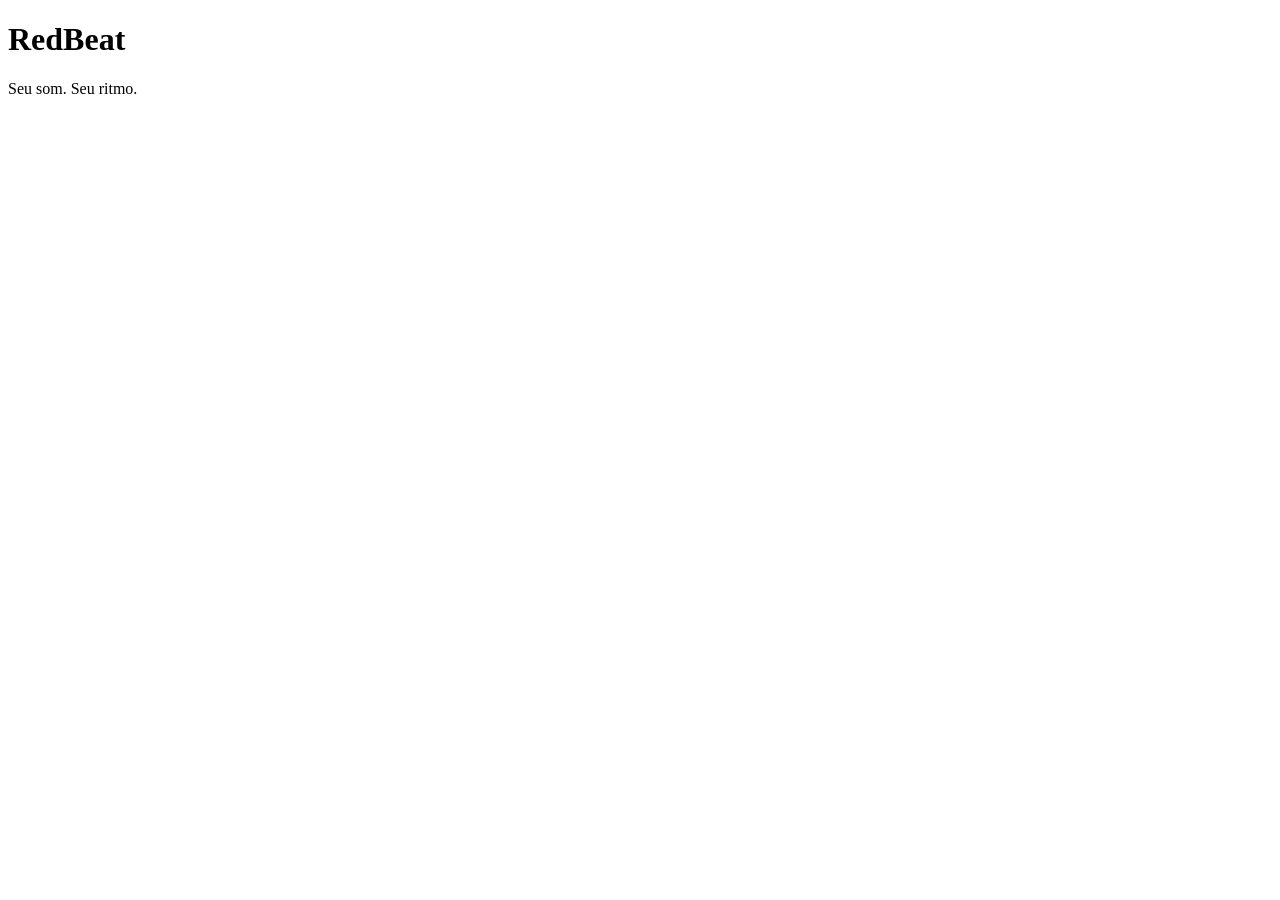
==== index.html @ dd6a1447 "Primeira versão do site RedBeat" ====
<!DOCTYPE html>
<html lang="pt-BR">
<head>
    <meta charset="UTF-8">
    <meta name="viewport" content="width=device-width, initial-scale=1.0">
    <title>RedBeat</title>
</head>
<body>

    <h1>RedBeat</h1>
    <p>Seu som. Seu ritmo.</p>

</body>
</html>
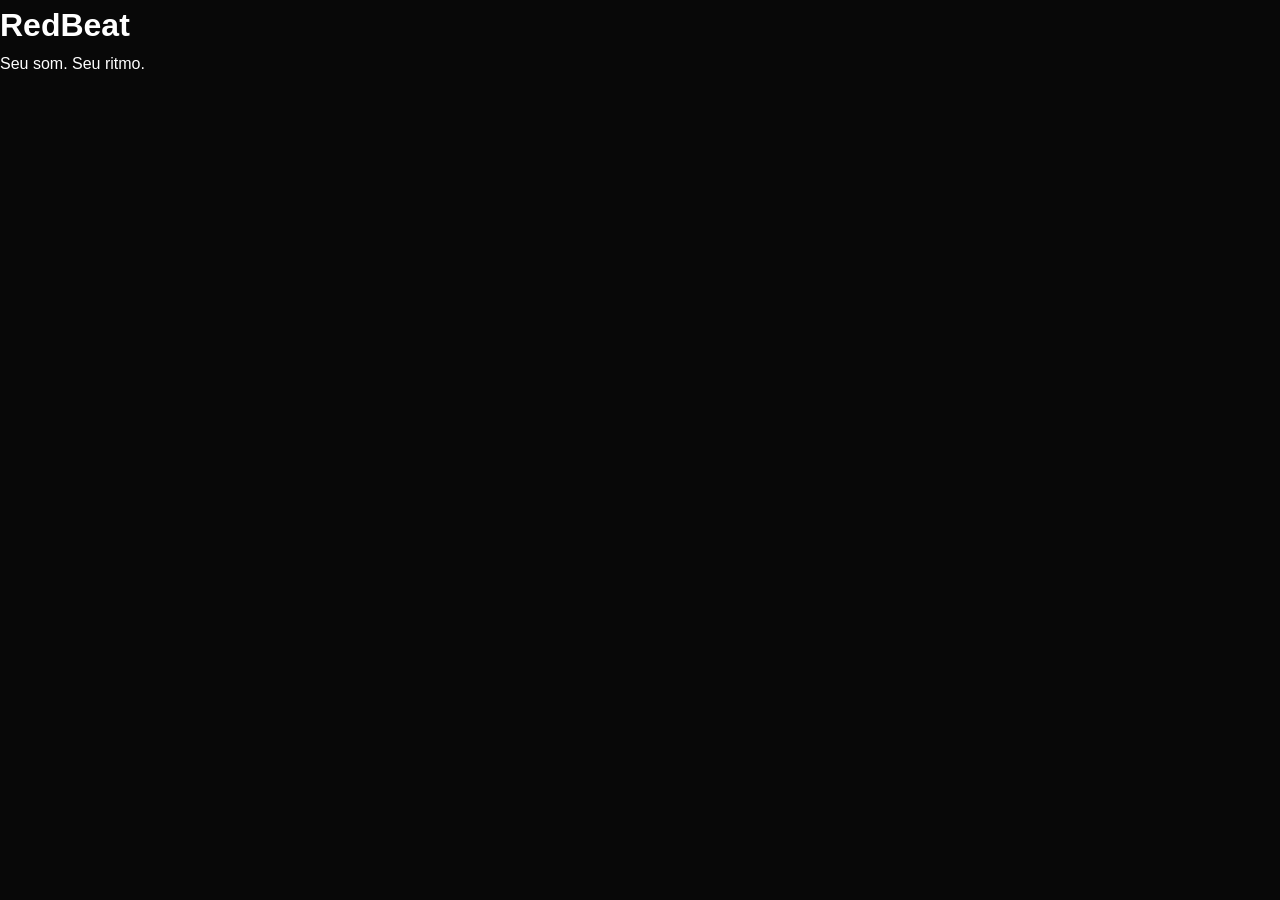
==== commit 052213b9: "Adicionar estilo inicial do site" ====
--- a/index.html
+++ b/index.html
@@ -4,6 +4,7 @@
     <meta charset="UTF-8">
     <meta name="viewport" content="width=device-width, initial-scale=1.0">
     <title>RedBeat</title>
+    <link rel="stylesheet" href="style.css">
 </head>
 <body>
 
--- a/style.css
+++ b/style.css
@@ -0,0 +1,377 @@
+/* ================================
+   REDBEAT - SITE
+   ================================ */
+
+* {
+    margin: 0;
+    padding: 0;
+    box-sizing: border-box;
+}
+
+:root {
+    --red: #e50914;
+    --red-dark: #a80710;
+    --black: #080808;
+    --black-soft: #111111;
+    --gray: #a5a5a5;
+    --white: #ffffff;
+}
+
+html {
+    scroll-behavior: smooth;
+}
+
+body {
+    font-family: Arial, Helvetica, sans-serif;
+    background: var(--black);
+    color: var(--white);
+    line-height: 1.6;
+}
+
+/* ================================
+   HEADER
+   ================================ */
+
+header {
+    width: 100%;
+    padding: 22px 7%;
+    display: flex;
+    justify-content: space-between;
+    align-items: center;
+    position: relative;
+    z-index: 10;
+    background: rgba(8, 8, 8, 0.9);
+    border-bottom: 1px solid rgba(255, 255, 255, 0.06);
+}
+
+.logo {
+    font-size: 1.7rem;
+    font-weight: 800;
+    letter-spacing: 1px;
+}
+
+.logo span {
+    color: var(--red);
+}
+
+nav {
+    display: flex;
+    gap: 28px;
+}
+
+nav a {
+    color: var(--white);
+    text-decoration: none;
+    font-size: 0.95rem;
+    transition: 0.3s;
+}
+
+nav a:hover {
+    color: var(--red);
+}
+
+/* ================================
+   HERO
+   ================================ */
+
+.hero {
+    min-height: 88vh;
+    padding: 80px 7%;
+    display: flex;
+    align-items: center;
+    justify-content: space-between;
+    gap: 60px;
+    position: relative;
+    overflow: hidden;
+}
+
+.hero::before {
+    content: "";
+    position: absolute;
+    width: 500px;
+    height: 500px;
+    background: var(--red);
+    opacity: 0.12;
+    filter: blur(120px);
+    border-radius: 50%;
+    right: -150px;
+    top: 50%;
+    transform: translateY(-50%);
+}
+
+.hero-content {
+    max-width: 650px;
+    position: relative;
+    z-index: 1;
+}
+
+.hero h1 {
+    font-size: clamp(3rem, 7vw, 6rem);
+    line-height: 0.95;
+    font-weight: 900;
+    margin-bottom: 25px;
+}
+
+.hero h1 span {
+    color: var(--red);
+}
+
+.hero p {
+    color: var(--gray);
+    font-size: 1.2rem;
+    max-width: 550px;
+    margin-bottom: 35px;
+}
+
+.hero-buttons {
+    display: flex;
+    gap: 15px;
+    flex-wrap: wrap;
+}
+
+/* ================================
+   BUTTONS
+   ================================ */
+
+.btn {
+    display: inline-flex;
+    align-items: center;
+    justify-content: center;
+    padding: 14px 28px;
+    border-radius: 8px;
+    text-decoration: none;
+    font-weight: 700;
+    transition: 0.3s;
+}
+
+.btn-primary {
+    background: var(--red);
+    color: var(--white);
+    box-shadow: 0 8px 30px rgba(229, 9, 20, 0.25);
+}
+
+.btn-primary:hover {
+    background: var(--red-dark);
+    transform: translateY(-2px);
+}
+
+.btn-secondary {
+    border: 1px solid #333;
+    color: var(--white);
+    background: #151515;
+}
+
+.btn-secondary:hover {
+    border-color: var(--red);
+    color: var(--red);
+}
+
+/* ================================
+   APP MOCKUP
+   ================================ */
+
+.hero-phone {
+    width: 280px;
+    min-width: 280px;
+    height: 560px;
+    background: #111;
+    border: 8px solid #202020;
+    border-radius: 38px;
+    box-shadow:
+        0 30px 80px rgba(0, 0, 0, 0.7),
+        0 0 50px rgba(229, 9, 20, 0.12);
+    display: flex;
+    align-items: center;
+    justify-content: center;
+    position: relative;
+    z-index: 1;
+}
+
+.hero-phone::before {
+    content: "";
+    position: absolute;
+    width: 90px;
+    height: 22px;
+    background: #050505;
+    border-radius: 0 0 15px 15px;
+    top: -1px;
+}
+
+.phone-content {
+    text-align: center;
+}
+
+.phone-content .music-icon {
+    font-size: 4rem;
+    margin-bottom: 15px;
+}
+
+.phone-content h3 {
+    font-size: 1.4rem;
+}
+
+.phone-content p {
+    color: var(--gray);
+    font-size: 0.9rem;
+}
+
+/* ================================
+   SECTIONS
+   ================================ */
+
+section {
+    padding: 100px 7%;
+}
+
+.section-title {
+    text-align: center;
+    margin-bottom: 55px;
+}
+
+.section-title h2 {
+    font-size: clamp(2rem, 5vw, 3.5rem);
+    margin-bottom: 12px;
+}
+
+.section-title span {
+    color: var(--red);
+}
+
+.section-title p {
+    color: var(--gray);
+}
+
+/* ================================
+   FEATURES
+   ================================ */
+
+.features {
+    background: var(--black-soft);
+}
+
+.feature-grid {
+    display: grid;
+    grid-template-columns: repeat(3, 1fr);
+    gap: 22px;
+}
+
+.feature-card {
+    background: #161616;
+    border: 1px solid #252525;
+    border-radius: 16px;
+    padding: 30px;
+    transition: 0.3s;
+}
+
+.feature-card:hover {
+    transform: translateY(-5px);
+    border-color: rgba(229, 9, 20, 0.5);
+}
+
+.feature-icon {
+    font-size: 2rem;
+    margin-bottom: 18px;
+}
+
+.feature-card h3 {
+    margin-bottom: 10px;
+}
+
+.feature-card p {
+    color: var(--gray);
+    font-size: 0.95rem;
+}
+
+/* ================================
+   DOWNLOAD
+   ================================ */
+
+.download {
+    text-align: center;
+    position: relative;
+    overflow: hidden;
+}
+
+.download-box {
+    max-width: 850px;
+    margin: auto;
+    padding: 60px 30px;
+    background: linear-gradient(
+        135deg,
+        #171717,
+        #0d0d0d
+    );
+    border: 1px solid #292929;
+    border-radius: 24px;
+}
+
+.download-box h2 {
+    font-size: clamp(2rem, 5vw, 3.5rem);
+    margin-bottom: 15px;
+}
+
+.download-box p {
+    color: var(--gray);
+    margin-bottom: 30px;
+}
+
+/* ================================
+   FOOTER
+   ================================ */
+
+footer {
+    padding: 30px 7%;
+    text-align: center;
+    border-top: 1px solid #222;
+    color: var(--gray);
+    font-size: 0.9rem;
+}
+
+footer span {
+    color: var(--red);
+}
+
+/* ================================
+   RESPONSIVE
+   ================================ */
+
+@media (max-width: 800px) {
+
+    header {
+        padding: 18px 5%;
+    }
+
+    nav {
+        display: none;
+    }
+
+    .hero {
+        min-height: auto;
+        padding: 70px 5%;
+        flex-direction: column;
+        text-align: center;
+    }
+
+    .hero p {
+        margin-left: auto;
+        margin-right: auto;
+    }
+
+    .hero-buttons {
+        justify-content: center;
+    }
+
+    .hero-phone {
+        width: 240px;
+        min-width: 240px;
+        height: 480px;
+    }
+
+    section {
+        padding: 75px 5%;
+    }
+
+    .feature-grid {
+        grid-template-columns: 1fr;
+    }
+}
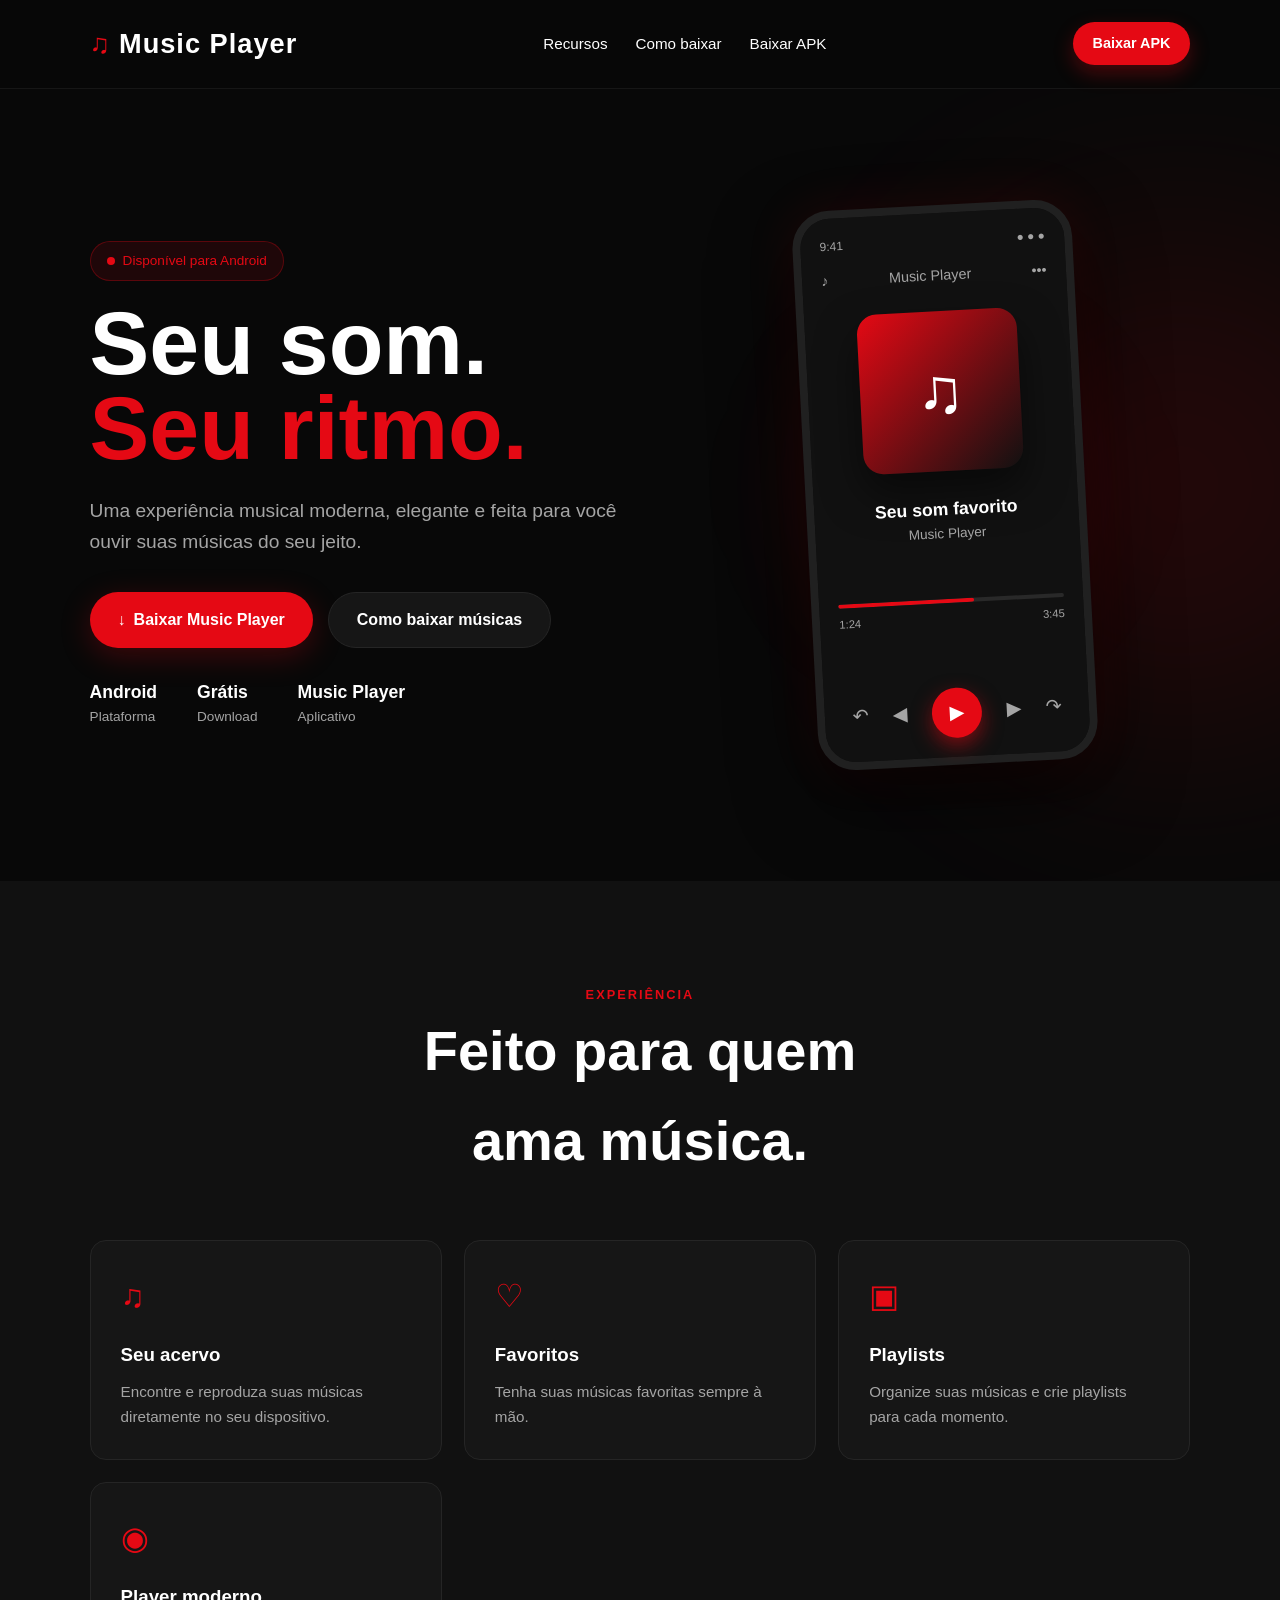
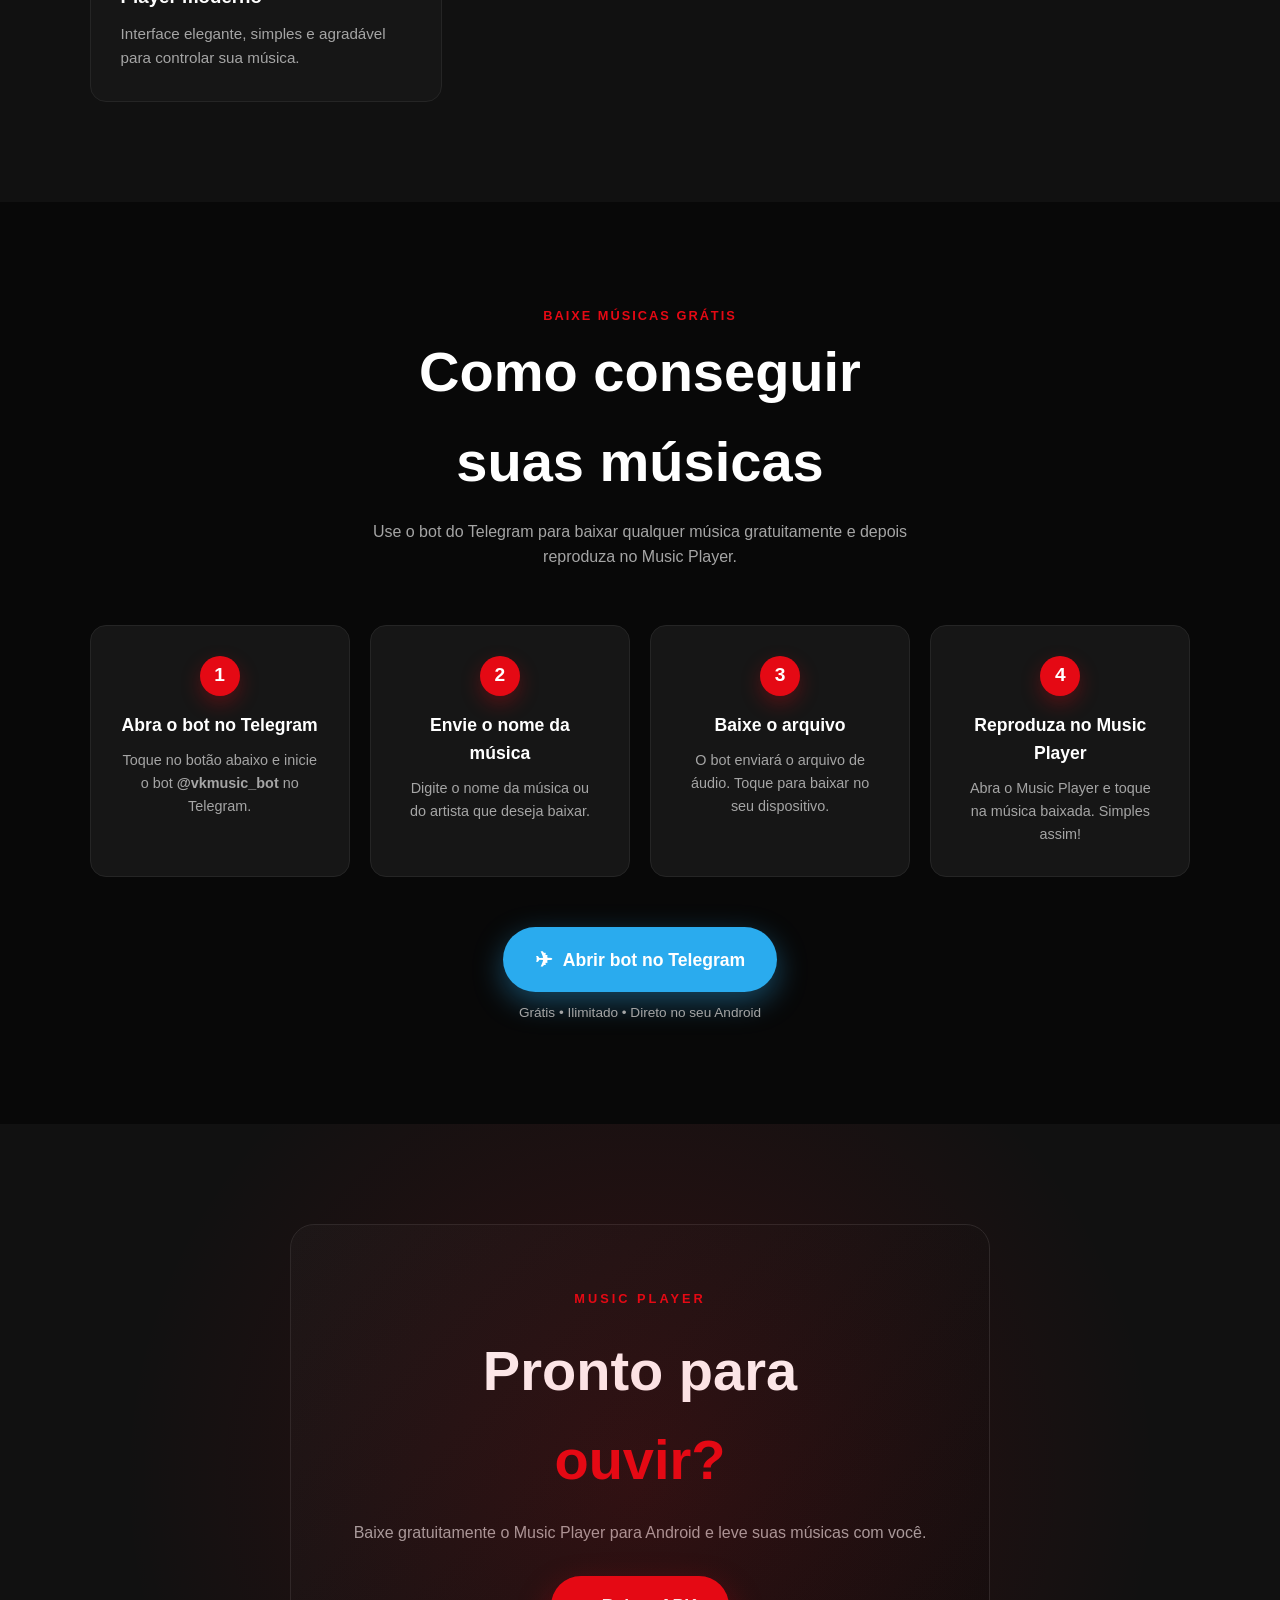
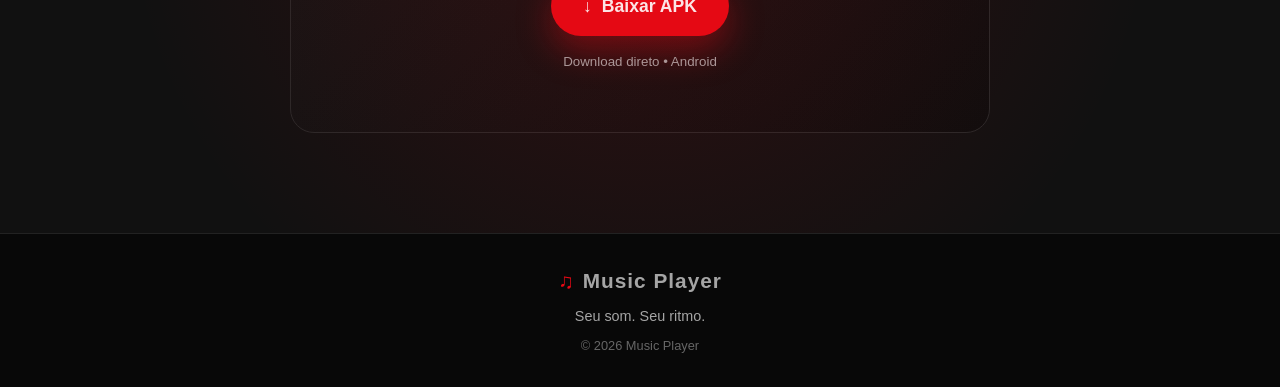
==== commit 94e46de2: "Adicionar landing page premium e APK do Music Player" ====
--- a/index.html
+++ b/index.html
@@ -3,13 +3,348 @@
 <head>
     <meta charset="UTF-8">
     <meta name="viewport" content="width=device-width, initial-scale=1.0">
-    <title>RedBeat</title>
+
+    <title>Music Player — Seu som. Seu ritmo.</title>
+
+    <meta name="description"
+          content="Music Player — um player de música moderno, rápido e elegante para Android. Baixe músicas grátis com o bot do Telegram e reproduza no app.">
+
     <link rel="stylesheet" href="style.css">
 </head>
+
 <body>
 
-    <h1>RedBeat</h1>
+<header class="navbar">
+    <div class="logo">
+        <span class="logo-icon">♫</span>
+        <span>Music Player</span>
+    </div>
+
+    <nav>
+        <a href="#features">Recursos</a>
+        <a href="#how-to">Como baixar</a>
+        <a href="#download">Baixar APK</a>
+    </nav>
+
+    <a href="#download" class="nav-button">
+        Baixar APK
+    </a>
+</header>
+
+
+<main>
+
+    <!-- HERO -->
+    <section class="hero">
+
+        <div class="hero-content">
+
+            <div class="badge">
+                <span></span>
+                Disponível para Android
+            </div>
+
+            <h1>
+                Seu som.<br>
+                <strong>Seu ritmo.</strong>
+            </h1>
+
+            <p>
+                Uma experiência musical moderna, elegante e feita
+                para você ouvir suas músicas do seu jeito.
+            </p>
+
+            <div class="hero-buttons">
+                <a href="#download" class="download-button">
+                    <span>↓</span>
+                    Baixar Music Player
+                </a>
+
+                <a href="#how-to" class="secondary-button">
+                    Como baixar músicas
+                </a>
+            </div>
+
+            <div class="hero-info">
+                <div>
+                    <strong>Android</strong>
+                    <span>Plataforma</span>
+                </div>
+
+                <div>
+                    <strong>Grátis</strong>
+                    <span>Download</span>
+                </div>
+
+                <div>
+                    <strong>Music Player</strong>
+                    <span>Aplicativo</span>
+                </div>
+            </div>
+
+        </div>
+
+
+        <!-- PLAYER MOCKUP -->
+        <div class="phone-area">
+
+            <div class="glow"></div>
+
+            <div class="phone">
+
+                <div class="phone-screen">
+
+                    <div class="status">
+                        <span>9:41</span>
+                        <span>● ● ●</span>
+                    </div>
+
+                    <div class="player-top">
+                        <span>♪</span>
+                        <span>Music Player</span>
+                        <span>•••</span>
+                    </div>
+
+                    <div class="album">
+                        <div class="album-art">
+                            <span>♫</span>
+                        </div>
+                    </div>
+
+                    <div class="song">
+                        <h3>Seu som favorito</h3>
+                        <p>Music Player</p>
+                    </div>
+
+                    <div class="progress">
+                        <div></div>
+                    </div>
+
+                    <div class="time">
+                        <span>1:24</span>
+                        <span>3:45</span>
+                    </div>
+
+                    <div class="controls">
+                        <span>↶</span>
+                        <span>◀</span>
+                        <button aria-label="Reproduzir">▶</button>
+                        <span>▶</span>
+                        <span>↷</span>
+                    </div>
+
+                </div>
+
+            </div>
+
+        </div>
+
+    </section>
+
+
+    <!-- FEATURES -->
+    <section id="features" class="features">
+
+        <div class="section-title reveal">
+            <span>EXPERIÊNCIA</span>
+            <h2>Feito para quem<br>ama música.</h2>
+        </div>
+
+        <div class="feature-grid">
+
+            <article class="feature-card reveal">
+                <div class="feature-icon">♫</div>
+                <h3>Seu acervo</h3>
+                <p>
+                    Encontre e reproduza suas músicas
+                    diretamente no seu dispositivo.
+                </p>
+            </article>
+
+            <article class="feature-card reveal">
+                <div class="feature-icon">♡</div>
+                <h3>Favoritos</h3>
+                <p>
+                    Tenha suas músicas favoritas sempre
+                    à mão.
+                </p>
+            </article>
+
+            <article class="feature-card reveal">
+                <div class="feature-icon">▣</div>
+                <h3>Playlists</h3>
+                <p>
+                    Organize suas músicas e crie playlists
+                    para cada momento.
+                </p>
+            </article>
+
+            <article class="feature-card reveal">
+                <div class="feature-icon">◉</div>
+                <h3>Player moderno</h3>
+                <p>
+                    Interface elegante, simples e agradável
+                    para controlar sua música.
+                </p>
+            </article>
+
+        </div>
+
+    </section>
+
+
+    <!-- HOW TO DOWNLOAD (TELEGRAM) -->
+    <section id="how-to" class="how-to">
+
+        <div class="section-title reveal">
+            <span>BAIXE MÚSICAS GRÁTIS</span>
+            <h2>Como conseguir<br>suas músicas</h2>
+            <p>
+                Use o bot do Telegram para baixar qualquer música gratuitamente
+                e depois reproduza no Music Player.
+            </p>
+        </div>
+
+        <div class="steps-grid">
+
+            <div class="step-card reveal">
+                <div class="step-number">1</div>
+                <h3>Abra o bot no Telegram</h3>
+                <p>
+                    Toque no botão abaixo e inicie o bot
+                    <strong>@vkmusic_bot</strong> no Telegram.
+                </p>
+            </div>
+
+            <div class="step-card reveal">
+                <div class="step-number">2</div>
+                <h3>Envie o nome da música</h3>
+                <p>
+                    Digite o nome da música ou do artista
+                    que deseja baixar.
+                </p>
+            </div>
+
+            <div class="step-card reveal">
+                <div class="step-number">3</div>
+                <h3>Baixe o arquivo</h3>
+                <p>
+                    O bot enviará o arquivo de áudio.
+                    Toque para baixar no seu dispositivo.
+                </p>
+            </div>
+
+            <div class="step-card reveal">
+                <div class="step-number">4</div>
+                <h3>Reproduza no Music Player</h3>
+                <p>
+                    Abra o Music Player e toque na música
+                    baixada. Simples assim!
+                </p>
+            </div>
+
+        </div>
+
+        <div class="telegram-cta reveal">
+            <a href="https://telegram.im/@vkmusic_bot?lang=pt"
+               target="_blank"
+               rel="noopener"
+               class="telegram-button">
+                <span>✈</span>
+                Abrir bot no Telegram
+            </a>
+            <small>Grátis • Ilimitado • Direto no seu Android</small>
+        </div>
+
+    </section>
+
+
+    <!-- DOWNLOAD -->
+    <section id="download" class="download-section">
+
+        <div class="download-box reveal">
+
+            <div class="download-glow"></div>
+
+            <span class="download-label">
+                MUSIC PLAYER
+            </span>
+
+            <h2>
+                Pronto para<br>
+                <strong>ouvir?</strong>
+            </h2>
+
+            <p>
+                Baixe gratuitamente o Music Player para Android
+                e leve suas músicas com você.
+            </p>
+
+            <a href="apk/app-debug.apk"
+               class="download-main"
+               download>
+                <span>↓</span>
+                Baixar APK
+            </a>
+
+            <small>
+                Download direto • Android
+            </small>
+
+        </div>
+
+    </section>
+
+</main>
+
+
+<footer>
+    <div class="logo">
+        <span class="logo-icon">♫</span>
+        Music Player
+    </div>
+
     <p>Seu som. Seu ritmo.</p>
+
+    <span class="copyright">
+        © 2026 Music Player
+    </span>
+</footer>
+
+
+<script>
+    // Revelação suave ao rolar
+    const revealElements = document.querySelectorAll('.reveal');
+
+    const observer = new IntersectionObserver((entries) => {
+        entries.forEach(entry => {
+            if (entry.isIntersecting) {
+                entry.target.classList.add('visible');
+            }
+        });
+    }, {
+        threshold: 0.15,
+        rootMargin: '0px 0px -50px 0px'
+    });
+
+    revealElements.forEach(el => observer.observe(el));
+
+    // Smooth scroll para âncoras (fallback)
+    document.querySelectorAll('a[href^="#"]').forEach(anchor => {
+        anchor.addEventListener('click', function(e) {
+            const targetId = this.getAttribute('href');
+            if (targetId === '#') return;
+            const target = document.querySelector(targetId);
+            if (target) {
+                e.preventDefault();
+                target.scrollIntoView({
+                    behavior: 'smooth',
+                    block: 'start'
+                });
+            }
+        });
+    });
+</script>
 
 </body>
 </html>
--- a/style.css
+++ b/style.css
@@ -15,6 +15,9 @@
     --black-soft: #111111;
     --gray: #a5a5a5;
     --white: #ffffff;
+    --border: #252525;
+    --card: #161616;
+    --transition: 0.3s ease;
 }
 
 html {
@@ -22,17 +25,33 @@
 }
 
 body {
-    font-family: Arial, Helvetica, sans-serif;
+    font-family: 'Inter', Arial, Helvetica, sans-serif;
     background: var(--black);
     color: var(--white);
     line-height: 1.6;
+    overflow-x: hidden;
+}
+
+/* ================================
+   ANIMAÇÕES DE SCROLL (REVEAL)
+   ================================ */
+
+.reveal {
+    opacity: 0;
+    transform: translateY(40px);
+    transition: opacity 0.8s ease-out, transform 0.8s ease-out;
+}
+
+.reveal.visible {
+    opacity: 1;
+    transform: translateY(0);
 }
 
 /* ================================
    HEADER
    ================================ */
 
-header {
+header.navbar {
     width: 100%;
     padding: 22px 7%;
     display: flex;
@@ -42,15 +61,19 @@
     z-index: 10;
     background: rgba(8, 8, 8, 0.9);
     border-bottom: 1px solid rgba(255, 255, 255, 0.06);
+    backdrop-filter: blur(10px);
 }
 
 .logo {
     font-size: 1.7rem;
     font-weight: 800;
     letter-spacing: 1px;
-}
-
-.logo span {
+    display: flex;
+    align-items: center;
+    gap: 8px;
+}
+
+.logo-icon {
     color: var(--red);
 }
 
@@ -63,11 +86,29 @@
     color: var(--white);
     text-decoration: none;
     font-size: 0.95rem;
-    transition: 0.3s;
+    transition: var(--transition);
 }
 
 nav a:hover {
     color: var(--red);
+}
+
+.nav-button {
+    background: var(--red);
+    color: var(--white);
+    padding: 10px 20px;
+    border-radius: 50px;
+    text-decoration: none;
+    font-weight: 700;
+    font-size: 0.9rem;
+    transition: var(--transition);
+    box-shadow: 0 8px 20px rgba(229, 9, 20, 0.3);
+}
+
+.nav-button:hover {
+    background: var(--red-dark);
+    transform: translateY(-2px);
+    box-shadow: 0 12px 25px rgba(229, 9, 20, 0.4);
 }
 
 /* ================================
@@ -105,6 +146,28 @@
     z-index: 1;
 }
 
+.badge {
+    display: inline-flex;
+    align-items: center;
+    gap: 8px;
+    background: rgba(229, 9, 20, 0.1);
+    border: 1px solid rgba(229, 9, 20, 0.3);
+    padding: 8px 16px;
+    border-radius: 50px;
+    font-size: 0.85rem;
+    color: var(--red);
+    margin-bottom: 20px;
+    animation: fadeInUp 0.8s ease-out;
+}
+
+.badge span {
+    width: 8px;
+    height: 8px;
+    background: var(--red);
+    border-radius: 50%;
+    animation: pulse 1.5s infinite;
+}
+
 .hero h1 {
     font-size: clamp(3rem, 7vw, 6rem);
     line-height: 0.95;
@@ -112,7 +175,7 @@
     margin-bottom: 25px;
 }
 
-.hero h1 span {
+.hero h1 strong {
     color: var(--red);
 }
 
@@ -127,52 +190,93 @@
     display: flex;
     gap: 15px;
     flex-wrap: wrap;
-}
-
-/* ================================
-   BUTTONS
-   ================================ */
-
-.btn {
+    margin-bottom: 30px;
+}
+
+.hero-info {
+    display: flex;
+    gap: 40px;
+    flex-wrap: wrap;
+}
+
+.hero-info div {
+    display: flex;
+    flex-direction: column;
+}
+
+.hero-info strong {
+    font-size: 1.1rem;
+}
+
+.hero-info span {
+    color: var(--gray);
+    font-size: 0.85rem;
+}
+
+/* ================================
+   BUTTONS GERAIS
+   ================================ */
+
+.download-button,
+.secondary-button {
     display: inline-flex;
     align-items: center;
     justify-content: center;
+    gap: 8px;
     padding: 14px 28px;
-    border-radius: 8px;
+    border-radius: 50px;
     text-decoration: none;
     font-weight: 700;
-    transition: 0.3s;
-}
-
-.btn-primary {
+    transition: var(--transition);
+}
+
+.download-button {
     background: var(--red);
     color: var(--white);
     box-shadow: 0 8px 30px rgba(229, 9, 20, 0.25);
 }
 
-.btn-primary:hover {
+.download-button:hover {
     background: var(--red-dark);
-    transform: translateY(-2px);
-}
-
-.btn-secondary {
-    border: 1px solid #333;
+    transform: translateY(-3px);
+}
+
+.secondary-button {
+    background: var(--card);
     color: var(--white);
-    background: #151515;
-}
-
-.btn-secondary:hover {
+    border: 1px solid var(--border);
+}
+
+.secondary-button:hover {
     border-color: var(--red);
     color: var(--red);
+    transform: translateY(-3px);
 }
 
 /* ================================
    APP MOCKUP
    ================================ */
 
-.hero-phone {
+.phone-area {
+    flex: 1;
+    display: flex;
+    justify-content: center;
+    align-items: center;
+    position: relative;
+}
+
+.glow {
+    position: absolute;
+    width: 300px;
+    height: 300px;
+    background: radial-gradient(circle, rgba(229, 9, 20, 0.3), transparent 70%);
+    border-radius: 50%;
+    filter: blur(60px);
+    animation: float 6s ease-in-out infinite;
+}
+
+.phone {
     width: 280px;
-    min-width: 280px;
     height: 560px;
     background: #111;
     border: 8px solid #202020;
@@ -180,43 +284,170 @@
     box-shadow:
         0 30px 80px rgba(0, 0, 0, 0.7),
         0 0 50px rgba(229, 9, 20, 0.12);
-    display: flex;
-    align-items: center;
-    justify-content: center;
     position: relative;
     z-index: 1;
-}
-
-.hero-phone::before {
-    content: "";
-    position: absolute;
-    width: 90px;
-    height: 22px;
-    background: #050505;
-    border-radius: 0 0 15px 15px;
-    top: -1px;
-}
-
-.phone-content {
+    transform: rotate(-3deg);
+    animation: phoneFloat 5s ease-in-out infinite;
+}
+
+.phone-screen {
+    background: var(--black-soft);
+    border-radius: 30px;
+    height: 100%;
+    display: flex;
+    flex-direction: column;
+    padding: 1.2rem;
+}
+
+.status {
+    display: flex;
+    justify-content: space-between;
+    font-size: 0.75rem;
+    color: var(--gray);
+    margin-bottom: 0.8rem;
+}
+
+.player-top {
+    display: flex;
+    justify-content: space-between;
+    align-items: center;
+    font-size: 0.9rem;
+    margin-bottom: 1.5rem;
+    color: var(--gray);
+}
+
+.album {
+    display: flex;
+    justify-content: center;
+    margin-bottom: 1.5rem;
+}
+
+.album-art {
+    width: 160px;
+    height: 160px;
+    background: linear-gradient(135deg, #e50914, #111);
+    border-radius: 20px;
+    display: flex;
+    align-items: center;
+    justify-content: center;
+    font-size: 4rem;
+    color: white;
+    box-shadow: 0 20px 40px rgba(0,0,0,0.5);
+    animation: glowPulse 3s infinite;
+}
+
+.song {
     text-align: center;
-}
-
-.phone-content .music-icon {
-    font-size: 4rem;
-    margin-bottom: 15px;
-}
-
-.phone-content h3 {
-    font-size: 1.4rem;
-}
-
-.phone-content p {
-    color: var(--gray);
-    font-size: 0.9rem;
-}
-
-/* ================================
-   SECTIONS
+    margin-bottom: 1.2rem;
+}
+
+.song h3 {
+    font-size: 1.1rem;
+    font-weight: 600;
+}
+
+.song p {
+    color: var(--gray);
+    font-size: 0.85rem;
+}
+
+.progress {
+    width: 100%;
+    height: 4px;
+    background: rgba(255,255,255,0.1);
+    border-radius: 4px;
+    margin-bottom: 0.5rem;
+    overflow: hidden;
+}
+
+.progress div {
+    width: 60%;
+    height: 100%;
+    background: var(--red);
+    border-radius: 4px;
+    animation: progress 2s ease-in-out infinite alternate;
+}
+
+.time {
+    display: flex;
+    justify-content: space-between;
+    font-size: 0.7rem;
+    color: var(--gray);
+    margin-bottom: 1rem;
+}
+
+.controls {
+    display: flex;
+    justify-content: space-between;
+    align-items: center;
+    margin-top: auto;
+    padding: 0 0.5rem;
+}
+
+.controls span {
+    font-size: 1.2rem;
+    color: var(--gray);
+    cursor: pointer;
+    transition: color 0.2s;
+}
+
+.controls span:hover {
+    color: white;
+}
+
+.controls button {
+    width: 50px;
+    height: 50px;
+    border-radius: 50%;
+    background: var(--red);
+    color: white;
+    border: none;
+    font-size: 1.2rem;
+    cursor: pointer;
+    box-shadow: 0 8px 20px rgba(229,9,20,0.5);
+    transition: transform 0.2s;
+}
+
+.controls button:hover {
+    transform: scale(1.1);
+}
+
+/* ================================
+   KEYFRAMES
+   ================================ */
+
+@keyframes fadeInUp {
+    from { opacity: 0; transform: translateY(40px); }
+    to { opacity: 1; transform: translateY(0); }
+}
+
+@keyframes pulse {
+    0%, 100% { transform: scale(1); }
+    50% { transform: scale(1.2); }
+}
+
+@keyframes float {
+    0%, 100% { transform: translateY(0) scale(1); }
+    50% { transform: translateY(-20px) scale(1.05); }
+}
+
+@keyframes phoneFloat {
+    0%, 100% { transform: rotate(-3deg) translateY(0); }
+    50% { transform: rotate(-3deg) translateY(-10px); }
+}
+
+@keyframes glowPulse {
+    0%, 100% { box-shadow: 0 20px 40px rgba(0,0,0,0.5); }
+    50% { box-shadow: 0 20px 50px rgba(229,9,20,0.5); }
+}
+
+@keyframes progress {
+    from { width: 40%; }
+    to { width: 75%; }
+}
+
+/* ================================
+   SECTIONS GERAIS
    ================================ */
 
 section {
@@ -228,17 +459,23 @@
     margin-bottom: 55px;
 }
 
+.section-title span {
+    color: var(--red);
+    letter-spacing: 2px;
+    font-size: 0.8rem;
+    font-weight: 600;
+    text-transform: uppercase;
+}
+
 .section-title h2 {
     font-size: clamp(2rem, 5vw, 3.5rem);
     margin-bottom: 12px;
 }
 
-.section-title span {
-    color: var(--red);
-}
-
 .section-title p {
     color: var(--gray);
+    max-width: 600px;
+    margin: 0 auto;
 }
 
 /* ================================
@@ -257,20 +494,22 @@
 
 .feature-card {
     background: #161616;
-    border: 1px solid #252525;
+    border: 1px solid var(--border);
     border-radius: 16px;
     padding: 30px;
-    transition: 0.3s;
+    transition: var(--transition);
 }
 
 .feature-card:hover {
     transform: translateY(-5px);
     border-color: rgba(229, 9, 20, 0.5);
+    box-shadow: 0 20px 40px rgba(0,0,0,0.4);
 }
 
 .feature-icon {
     font-size: 2rem;
     margin-bottom: 18px;
+    color: var(--red);
 }
 
 .feature-card h3 {
@@ -283,36 +522,173 @@
 }
 
 /* ================================
+   HOW TO (TELEGRAM)
+   ================================ */
+
+.how-to {
+    background: var(--black);
+}
+
+.steps-grid {
+    display: grid;
+    grid-template-columns: repeat(4, 1fr);
+    gap: 20px;
+    margin-bottom: 50px;
+}
+
+.step-card {
+    background: var(--card);
+    border: 1px solid var(--border);
+    border-radius: 16px;
+    padding: 30px;
+    transition: var(--transition);
+    text-align: center;
+}
+
+.step-card:hover {
+    transform: translateY(-5px);
+    border-color: rgba(229,9,20,0.4);
+}
+
+.step-number {
+    width: 40px;
+    height: 40px;
+    background: var(--red);
+    color: white;
+    border-radius: 50%;
+    display: flex;
+    align-items: center;
+    justify-content: center;
+    font-weight: bold;
+    font-size: 1.2rem;
+    margin: 0 auto 15px;
+    box-shadow: 0 8px 20px rgba(229,9,20,0.3);
+}
+
+.step-card h3 {
+    font-size: 1.1rem;
+    margin-bottom: 10px;
+}
+
+.step-card p {
+    color: var(--gray);
+    font-size: 0.9rem;
+}
+
+.telegram-cta {
+    text-align: center;
+}
+
+.telegram-button {
+    display: inline-flex;
+    align-items: center;
+    gap: 10px;
+    background: #2AABEE; /* cor do Telegram */
+    color: white;
+    padding: 16px 32px;
+    border-radius: 50px;
+    text-decoration: none;
+    font-weight: 700;
+    font-size: 1.1rem;
+    box-shadow: 0 10px 30px rgba(42, 171, 238, 0.4);
+    transition: var(--transition);
+    margin-bottom: 10px;
+}
+
+.telegram-button:hover {
+    transform: translateY(-3px);
+    box-shadow: 0 15px 35px rgba(42, 171, 238, 0.5);
+    background: #1E96C5;
+}
+
+.telegram-button span {
+    font-size: 1.3rem;
+}
+
+.telegram-cta small {
+    display: block;
+    color: var(--gray);
+    font-size: 0.85rem;
+}
+
+/* ================================
    DOWNLOAD
    ================================ */
 
-.download {
+.download-section {
     text-align: center;
     position: relative;
     overflow: hidden;
+    background: var(--black-soft);
 }
 
 .download-box {
-    max-width: 850px;
+    max-width: 700px;
     margin: auto;
     padding: 60px 30px;
-    background: linear-gradient(
-        135deg,
-        #171717,
-        #0d0d0d
-    );
+    background: linear-gradient(135deg, #171717, #0d0d0d);
     border: 1px solid #292929;
     border-radius: 24px;
+    position: relative;
+}
+
+.download-glow {
+    position: absolute;
+    top: -50%;
+    left: -50%;
+    width: 200%;
+    height: 200%;
+    background: radial-gradient(circle, rgba(229,9,20,0.15), transparent 60%);
+    animation: rotateGlow 10s linear infinite;
+    pointer-events: none;
+}
+
+.download-label {
+    color: var(--red);
+    letter-spacing: 3px;
+    font-size: 0.8rem;
+    font-weight: 600;
 }
 
 .download-box h2 {
     font-size: clamp(2rem, 5vw, 3.5rem);
-    margin-bottom: 15px;
+    margin: 15px 0;
+}
+
+.download-box h2 strong {
+    color: var(--red);
 }
 
 .download-box p {
     color: var(--gray);
     margin-bottom: 30px;
+}
+
+.download-main {
+    display: inline-flex;
+    align-items: center;
+    gap: 10px;
+    background: var(--red);
+    color: white;
+    padding: 16px 32px;
+    border-radius: 50px;
+    text-decoration: none;
+    font-weight: 700;
+    font-size: 1.1rem;
+    box-shadow: 0 15px 35px rgba(229,9,20,0.4);
+    transition: var(--transition);
+}
+
+.download-main:hover {
+    background: var(--red-dark);
+    transform: translateY(-3px);
+    box-shadow: 0 20px 45px rgba(229,9,20,0.6);
+}
+
+.download-box small {
+    display: block;
+    margin-top: 15px;
+    color: var(--gray);
 }
 
 /* ================================
@@ -325,19 +701,37 @@
     border-top: 1px solid #222;
     color: var(--gray);
     font-size: 0.9rem;
-}
-
-footer span {
-    color: var(--red);
+    display: flex;
+    flex-direction: column;
+    gap: 8px;
+    align-items: center;
+}
+
+footer .logo {
+    font-size: 1.3rem;
+}
+
+footer .copyright {
+    font-size: 0.8rem;
+    color: #666;
 }
 
 /* ================================
    RESPONSIVE
    ================================ */
 
+@media (max-width: 900px) {
+    .feature-grid {
+        grid-template-columns: repeat(2, 1fr);
+    }
+
+    .steps-grid {
+        grid-template-columns: repeat(2, 1fr);
+    }
+}
+
 @media (max-width: 800px) {
-
-    header {
+    header.navbar {
         padding: 18px 5%;
     }
 
@@ -352,6 +746,10 @@
         text-align: center;
     }
 
+    .hero-content {
+        max-width: 100%;
+    }
+
     .hero p {
         margin-left: auto;
         margin-right: auto;
@@ -361,17 +759,45 @@
         justify-content: center;
     }
 
-    .hero-phone {
-        width: 240px;
-        min-width: 240px;
-        height: 480px;
+    .hero-info {
+        justify-content: center;
+    }
+
+    .phone-area {
+        margin-top: 40px;
+    }
+
+    .phone {
+        width: 250px;
+        height: 500px;
+    }
+
+    .album-art {
+        width: 140px;
+        height: 140px;
+        font-size: 3rem;
     }
 
     section {
         padding: 75px 5%;
     }
 
-    .feature-grid {
+    .feature-grid,
+    .steps-grid {
         grid-template-columns: 1fr;
     }
-}
+
+    .download-box {
+        padding: 40px 20px;
+    }
+}
+
+/* Acessibilidade: reduzir movimento */
+@media (prefers-reduced-motion: reduce) {
+    *, *::before, *::after {
+        animation-duration: 0.01ms !important;
+        animation-iteration-count: 1 !important;
+        transition-duration: 0.01ms !important;
+        scroll-behavior: auto !important;
+    }
+}
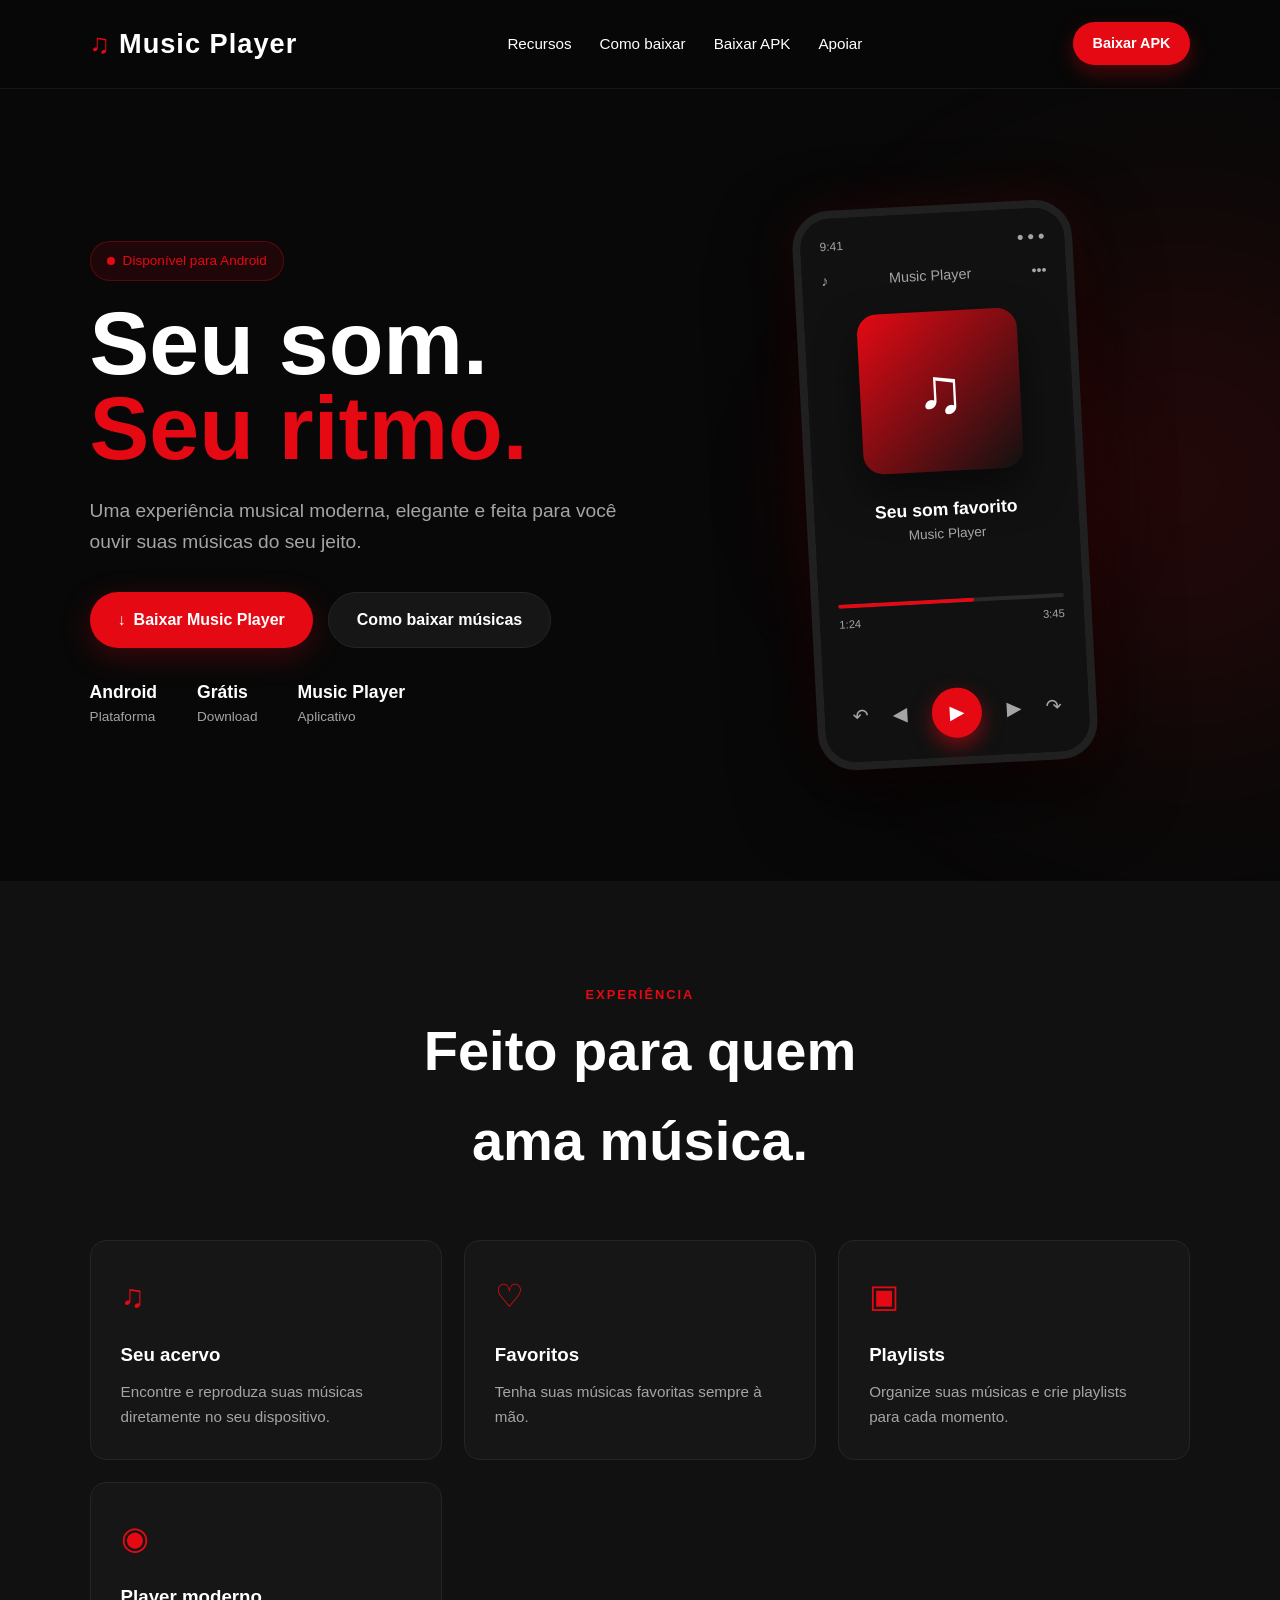
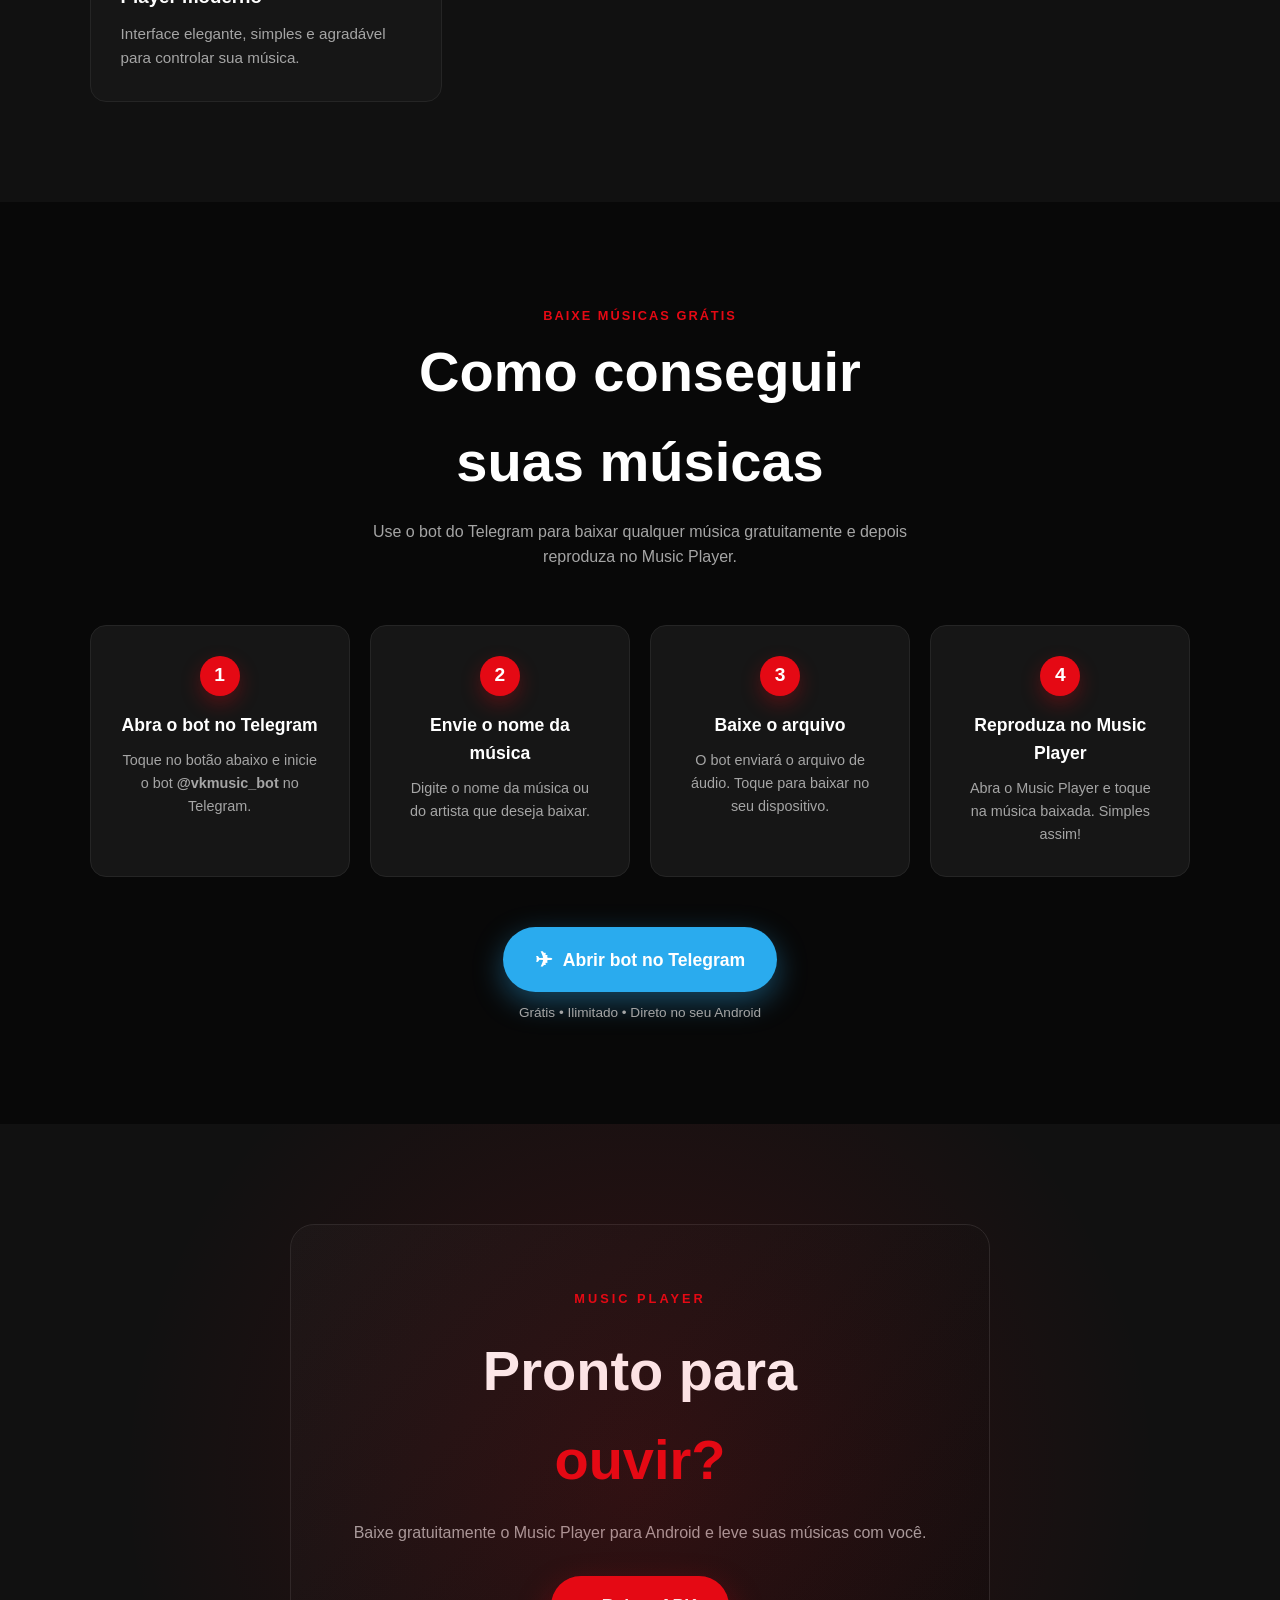
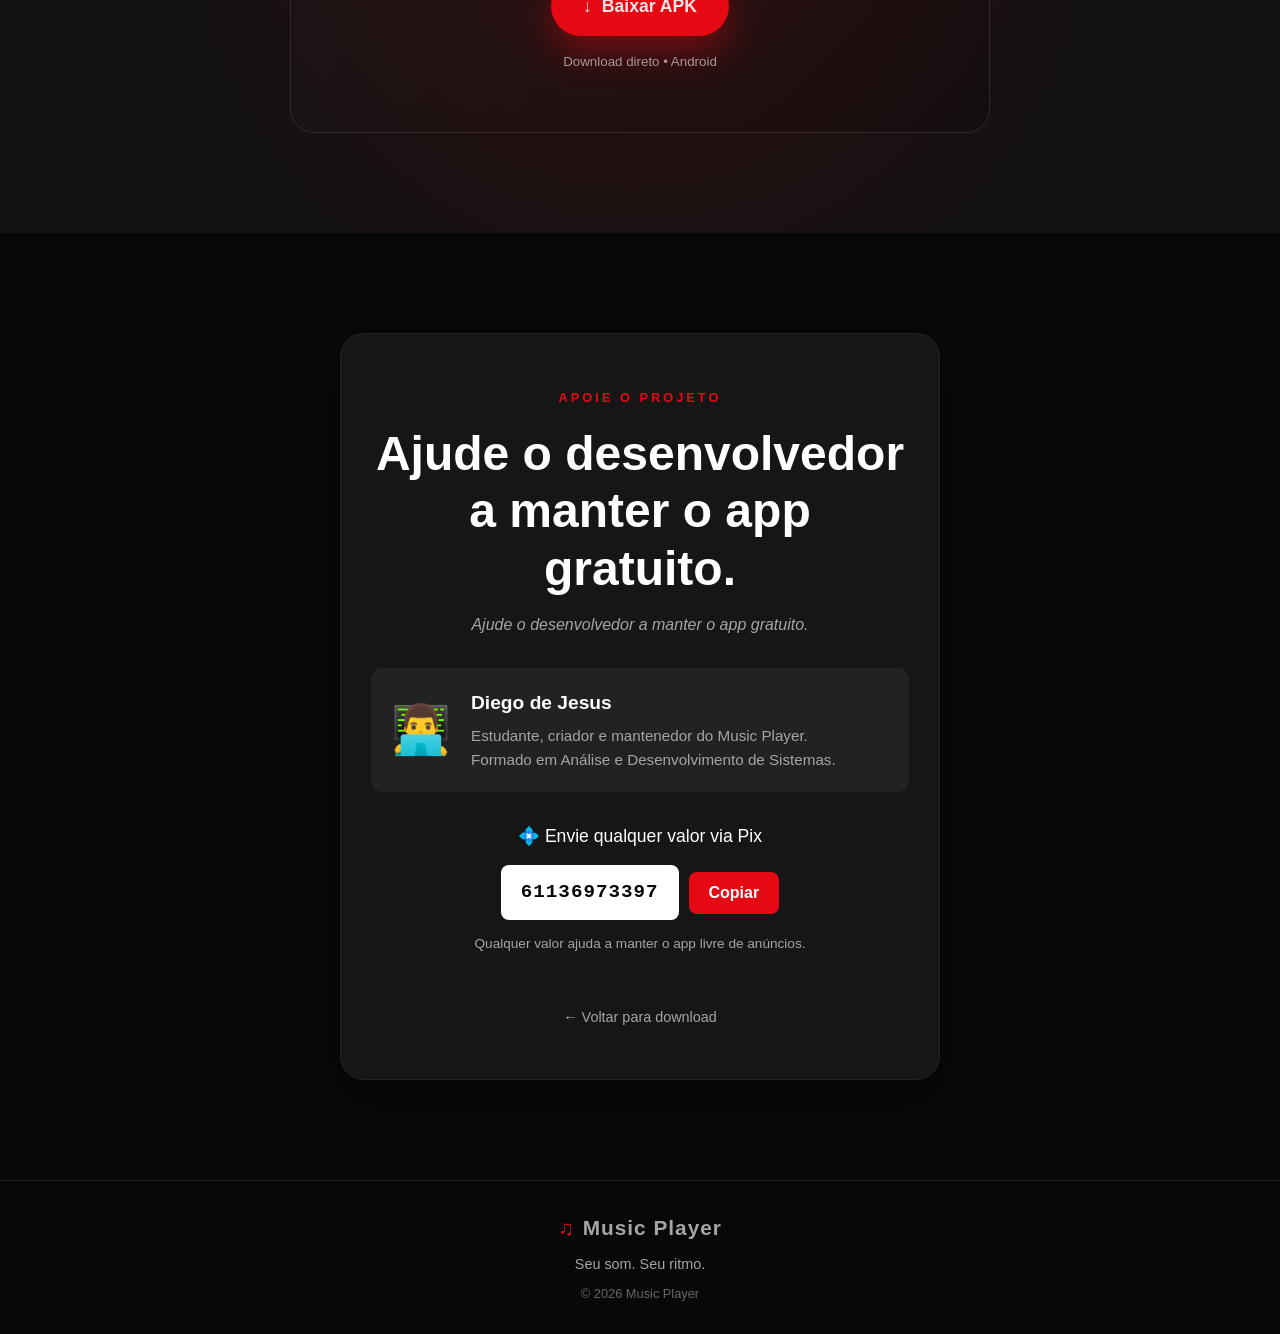
==== commit d3e95dde: "Adicionar apoio via Pix" ====
--- a/index.html
+++ b/index.html
@@ -24,21 +24,17 @@
         <a href="#features">Recursos</a>
         <a href="#how-to">Como baixar</a>
         <a href="#download">Baixar APK</a>
+        <a href="#support">Apoiar</a>
     </nav>
 
-    <a href="#download" class="nav-button">
-        Baixar APK
-    </a>
+    <a href="#download" class="nav-button">Baixar APK</a>
 </header>
-
 
 <main>
 
     <!-- HERO -->
     <section class="hero">
-
         <div class="hero-content">
-
             <div class="badge">
                 <span></span>
                 Disponível para Android
@@ -70,61 +66,47 @@
                     <strong>Android</strong>
                     <span>Plataforma</span>
                 </div>
-
                 <div>
                     <strong>Grátis</strong>
                     <span>Download</span>
                 </div>
-
                 <div>
                     <strong>Music Player</strong>
                     <span>Aplicativo</span>
                 </div>
             </div>
-
-        </div>
-
+        </div>
 
         <!-- PLAYER MOCKUP -->
         <div class="phone-area">
-
             <div class="glow"></div>
-
             <div class="phone">
-
                 <div class="phone-screen">
-
                     <div class="status">
                         <span>9:41</span>
                         <span>● ● ●</span>
                     </div>
-
                     <div class="player-top">
                         <span>♪</span>
                         <span>Music Player</span>
                         <span>•••</span>
                     </div>
-
                     <div class="album">
                         <div class="album-art">
                             <span>♫</span>
                         </div>
                     </div>
-
                     <div class="song">
                         <h3>Seu som favorito</h3>
                         <p>Music Player</p>
                     </div>
-
                     <div class="progress">
                         <div></div>
                     </div>
-
                     <div class="time">
                         <span>1:24</span>
                         <span>3:45</span>
                     </div>
-
                     <div class="controls">
                         <span>↶</span>
                         <span>◀</span>
@@ -132,117 +114,71 @@
                         <span>▶</span>
                         <span>↷</span>
                     </div>
-
-                </div>
-
-            </div>
-
-        </div>
-
-    </section>
-
+                </div>
+            </div>
+        </div>
+    </section>
 
     <!-- FEATURES -->
     <section id="features" class="features">
-
         <div class="section-title reveal">
             <span>EXPERIÊNCIA</span>
             <h2>Feito para quem<br>ama música.</h2>
         </div>
 
         <div class="feature-grid">
-
             <article class="feature-card reveal">
                 <div class="feature-icon">♫</div>
                 <h3>Seu acervo</h3>
-                <p>
-                    Encontre e reproduza suas músicas
-                    diretamente no seu dispositivo.
-                </p>
+                <p>Encontre e reproduza suas músicas diretamente no seu dispositivo.</p>
             </article>
-
             <article class="feature-card reveal">
                 <div class="feature-icon">♡</div>
                 <h3>Favoritos</h3>
-                <p>
-                    Tenha suas músicas favoritas sempre
-                    à mão.
-                </p>
+                <p>Tenha suas músicas favoritas sempre à mão.</p>
             </article>
-
             <article class="feature-card reveal">
                 <div class="feature-icon">▣</div>
                 <h3>Playlists</h3>
-                <p>
-                    Organize suas músicas e crie playlists
-                    para cada momento.
-                </p>
+                <p>Organize suas músicas e crie playlists para cada momento.</p>
             </article>
-
             <article class="feature-card reveal">
                 <div class="feature-icon">◉</div>
                 <h3>Player moderno</h3>
-                <p>
-                    Interface elegante, simples e agradável
-                    para controlar sua música.
-                </p>
+                <p>Interface elegante, simples e agradável para controlar sua música.</p>
             </article>
-
-        </div>
-
-    </section>
-
+        </div>
+    </section>
 
     <!-- HOW TO DOWNLOAD (TELEGRAM) -->
     <section id="how-to" class="how-to">
-
         <div class="section-title reveal">
             <span>BAIXE MÚSICAS GRÁTIS</span>
             <h2>Como conseguir<br>suas músicas</h2>
-            <p>
-                Use o bot do Telegram para baixar qualquer música gratuitamente
-                e depois reproduza no Music Player.
-            </p>
+            <p>Use o bot do Telegram para baixar qualquer música gratuitamente e depois reproduza no Music Player.</p>
         </div>
 
         <div class="steps-grid">
-
             <div class="step-card reveal">
                 <div class="step-number">1</div>
                 <h3>Abra o bot no Telegram</h3>
-                <p>
-                    Toque no botão abaixo e inicie o bot
-                    <strong>@vkmusic_bot</strong> no Telegram.
-                </p>
-            </div>
-
+                <p>Toque no botão abaixo e inicie o bot <strong>@vkmusic_bot</strong> no Telegram.</p>
+            </div>
             <div class="step-card reveal">
                 <div class="step-number">2</div>
                 <h3>Envie o nome da música</h3>
-                <p>
-                    Digite o nome da música ou do artista
-                    que deseja baixar.
-                </p>
-            </div>
-
+                <p>Digite o nome da música ou do artista que deseja baixar.</p>
+            </div>
             <div class="step-card reveal">
                 <div class="step-number">3</div>
                 <h3>Baixe o arquivo</h3>
-                <p>
-                    O bot enviará o arquivo de áudio.
-                    Toque para baixar no seu dispositivo.
-                </p>
-            </div>
-
+                <p>O bot enviará o arquivo de áudio. Toque para baixar no seu dispositivo.</p>
+            </div>
             <div class="step-card reveal">
                 <div class="step-number">4</div>
                 <h3>Reproduza no Music Player</h3>
-                <p>
-                    Abra o Music Player e toque na música
-                    baixada. Simples assim!
-                </p>
-            </div>
-
+                <p>Abra o Music Player e toque na música baixada. Simples assim!</p>
+            </div>
         </div>
 
         <div class="telegram-cta reveal">
@@ -255,81 +191,90 @@
             </a>
             <small>Grátis • Ilimitado • Direto no seu Android</small>
         </div>
-
-    </section>
-
+    </section>
 
     <!-- DOWNLOAD -->
     <section id="download" class="download-section">
-
         <div class="download-box reveal">
-
             <div class="download-glow"></div>
-
-            <span class="download-label">
-                MUSIC PLAYER
-            </span>
-
-            <h2>
-                Pronto para<br>
-                <strong>ouvir?</strong>
-            </h2>
-
-            <p>
-                Baixe gratuitamente o Music Player para Android
-                e leve suas músicas com você.
-            </p>
+            <span class="download-label">MUSIC PLAYER</span>
+            <h2>Pronto para<br><strong>ouvir?</strong></h2>
+            <p>Baixe gratuitamente o Music Player para Android e leve suas músicas com você.</p>
 
             <a href="apk/app-debug.apk"
                class="download-main"
+               id="downloadButton"
                download>
                 <span>↓</span>
                 Baixar APK
             </a>
 
-            <small>
-                Download direto • Android
-            </small>
-
-        </div>
-
+            <small>Download direto • Android</small>
+
+            <!-- Mensagem persuasiva pós-download -->
+            <div class="download-message" id="downloadMessage">
+                ❤️ Ajude o desenvolvedor a manter o app gratuito.
+                <a href="#support">Saiba como</a>
+            </div>
+        </div>
+    </section>
+
+    <!-- SUPPORT / APOIE -->
+    <section id="support" class="support">
+        <div class="support-box reveal">
+            <span class="support-label">APOIE O PROJETO</span>
+            <h2>Ajude o desenvolvedor<br>a manter o app gratuito.</h2>
+            <p class="repeat-phrase">Ajude o desenvolvedor a manter o app gratuito.</p>
+
+            <div class="developer-bio">
+                <div class="developer-avatar">👨‍💻</div>
+                <div class="developer-info">
+                    <h3>Diego de Jesus</h3>
+                    <p>Estudante, criador e mantenedor do Music Player.<br>
+                    Formado em Análise e Desenvolvimento de Sistemas.</p>
+                </div>
+            </div>
+
+            <div class="pix-area">
+                <p>💠 Envie qualquer valor via Pix</p>
+                <div class="pix-key-container">
+                    <code id="pixKey">61136973397</code>
+                    <button id="copyPix" class="copy-button">Copiar</button>
+                </div>
+                <small>Qualquer valor ajuda a manter o app livre de anúncios.</small>
+            </div>
+
+            <a href="#download" class="back-download">← Voltar para download</a>
+        </div>
     </section>
 
 </main>
-
 
 <footer>
     <div class="logo">
         <span class="logo-icon">♫</span>
         Music Player
     </div>
-
     <p>Seu som. Seu ritmo.</p>
-
-    <span class="copyright">
-        © 2026 Music Player
-    </span>
+    <span class="copyright">© 2026 Music Player</span>
 </footer>
 
+<!-- Toast para cópia -->
+<div id="toast" class="toast">Chave Pix copiada!</div>
 
 <script>
     // Revelação suave ao rolar
     const revealElements = document.querySelectorAll('.reveal');
-
     const observer = new IntersectionObserver((entries) => {
         entries.forEach(entry => {
             if (entry.isIntersecting) {
                 entry.target.classList.add('visible');
             }
         });
-    }, {
-        threshold: 0.15,
-        rootMargin: '0px 0px -50px 0px'
-    });
-
+    }, { threshold: 0.15, rootMargin: '0px 0px -50px 0px' });
     revealElements.forEach(el => observer.observe(el));
 
-    // Smooth scroll para âncoras (fallback)
+    // Smooth scroll para âncoras
     document.querySelectorAll('a[href^="#"]').forEach(anchor => {
         anchor.addEventListener('click', function(e) {
             const targetId = this.getAttribute('href');
@@ -337,13 +282,49 @@
             const target = document.querySelector(targetId);
             if (target) {
                 e.preventDefault();
-                target.scrollIntoView({
-                    behavior: 'smooth',
-                    block: 'start'
-                });
+                target.scrollIntoView({ behavior: 'smooth', block: 'start' });
             }
         });
     });
+
+    // Copiar chave Pix
+    const copyButton = document.getElementById('copyPix');
+    const toast = document.getElementById('toast');
+    copyButton.addEventListener('click', () => {
+        const pixKey = document.getElementById('pixKey').innerText;
+        navigator.clipboard.writeText(pixKey).then(() => {
+            copyButton.textContent = 'Copiado!';
+            toast.classList.add('show');
+            setTimeout(() => {
+                copyButton.textContent = 'Copiar';
+                toast.classList.remove('show');
+            }, 2000);
+        }).catch(() => {
+            // Fallback para navegadores antigos
+            const textarea = document.createElement('textarea');
+            textarea.value = pixKey;
+            document.body.appendChild(textarea);
+            textarea.select();
+            document.execCommand('copy');
+            document.body.removeChild(textarea);
+            copyButton.textContent = 'Copiado!';
+            toast.classList.add('show');
+            setTimeout(() => {
+                copyButton.textContent = 'Copiar';
+                toast.classList.remove('show');
+            }, 2000);
+        });
+    });
+
+    // Mostrar mensagem após clicar em download
+    const downloadBtn = document.getElementById('downloadButton');
+    const downloadMessage = document.getElementById('downloadMessage');
+    downloadBtn.addEventListener('click', () => {
+        downloadMessage.style.display = 'block';
+        setTimeout(() => {
+            downloadMessage.style.display = 'none';
+        }, 5000);
+    });
 </script>
 
 </body>
--- a/style.css
+++ b/style.css
@@ -583,7 +583,7 @@
     display: inline-flex;
     align-items: center;
     gap: 10px;
-    background: #2AABEE; /* cor do Telegram */
+    background: #2AABEE;
     color: white;
     padding: 16px 32px;
     border-radius: 50px;
@@ -691,6 +691,155 @@
     color: var(--gray);
 }
 
+/* Mensagem pós-download */
+.download-message {
+    display: none;
+    margin-top: 20px;
+    padding: 15px;
+    background: rgba(229,9,20,0.1);
+    border: 1px solid rgba(229,9,20,0.3);
+    border-radius: 10px;
+    color: var(--white);
+    font-size: 0.95rem;
+}
+
+.download-message a {
+    color: var(--red);
+    font-weight: 700;
+    text-decoration: none;
+}
+
+/* ================================
+   SUPPORT / APOIE
+   ================================ */
+
+.support {
+    background: var(--black);
+    text-align: center;
+}
+
+.support-box {
+    max-width: 600px;
+    margin: auto;
+    background: var(--card);
+    border: 1px solid var(--border);
+    border-radius: 24px;
+    padding: 50px 30px;
+    box-shadow: 0 20px 40px rgba(0,0,0,0.4);
+}
+
+.support-label {
+    color: var(--red);
+    letter-spacing: 3px;
+    font-size: 0.8rem;
+    font-weight: 600;
+    text-transform: uppercase;
+}
+
+.support-box h2 {
+    font-size: clamp(2rem, 6vw, 3rem);
+    margin: 15px 0;
+    line-height: 1.2;
+}
+
+.repeat-phrase {
+    color: var(--gray);
+    font-size: 1rem;
+    margin-bottom: 30px;
+    font-style: italic;
+}
+
+.developer-bio {
+    display: flex;
+    align-items: center;
+    gap: 20px;
+    text-align: left;
+    background: rgba(255,255,255,0.05);
+    padding: 20px;
+    border-radius: 12px;
+    margin-bottom: 30px;
+}
+
+.developer-avatar {
+    font-size: 3rem;
+    flex-shrink: 0;
+}
+
+.developer-info h3 {
+    font-size: 1.2rem;
+    margin-bottom: 5px;
+}
+
+.developer-info p {
+    color: var(--gray);
+    font-size: 0.95rem;
+}
+
+.pix-area {
+    margin-bottom: 30px;
+}
+
+.pix-area p {
+    font-size: 1.1rem;
+    margin-bottom: 15px;
+    color: var(--white);
+}
+
+.pix-key-container {
+    display: flex;
+    align-items: center;
+    justify-content: center;
+    gap: 10px;
+    flex-wrap: wrap;
+    margin-bottom: 10px;
+}
+
+.pix-key-container code {
+    background: var(--white);
+    color: var(--black);
+    padding: 12px 20px;
+    border-radius: 8px;
+    font-size: 1.2rem;
+    font-weight: 700;
+    letter-spacing: 1px;
+    user-select: all;
+}
+
+.copy-button {
+    background: var(--red);
+    color: white;
+    border: none;
+    padding: 12px 20px;
+    border-radius: 8px;
+    font-size: 1rem;
+    font-weight: 700;
+    cursor: pointer;
+    transition: var(--transition);
+}
+
+.copy-button:hover {
+    background: var(--red-dark);
+    transform: scale(1.05);
+}
+
+.pix-area small {
+    color: var(--gray);
+    font-size: 0.85rem;
+}
+
+.back-download {
+    display: inline-block;
+    margin-top: 20px;
+    color: var(--gray);
+    text-decoration: none;
+    font-size: 0.9rem;
+    transition: var(--transition);
+}
+
+.back-download:hover {
+    color: var(--red);
+}
+
 /* ================================
    FOOTER
    ================================ */
@@ -714,6 +863,31 @@
 footer .copyright {
     font-size: 0.8rem;
     color: #666;
+}
+
+/* ================================
+   TOAST
+   ================================ */
+
+.toast {
+    position: fixed;
+    bottom: 20px;
+    left: 50%;
+    transform: translateX(-50%) translateY(100px);
+    background: var(--red);
+    color: white;
+    padding: 12px 24px;
+    border-radius: 50px;
+    font-weight: 600;
+    box-shadow: 0 10px 30px rgba(0,0,0,0.5);
+    opacity: 0;
+    transition: transform 0.4s, opacity 0.4s;
+    z-index: 999;
+}
+
+.toast.show {
+    transform: translateX(-50%) translateY(0);
+    opacity: 1;
 }
 
 /* ================================
@@ -790,9 +964,14 @@
     .download-box {
         padding: 40px 20px;
     }
-}
-
-/* Acessibilidade: reduzir movimento */
+
+    .pix-key-container {
+        flex-direction: column;
+        gap: 15px;
+    }
+}
+
+/* Acessibilidade */
 @media (prefers-reduced-motion: reduce) {
     *, *::before, *::after {
         animation-duration: 0.01ms !important;
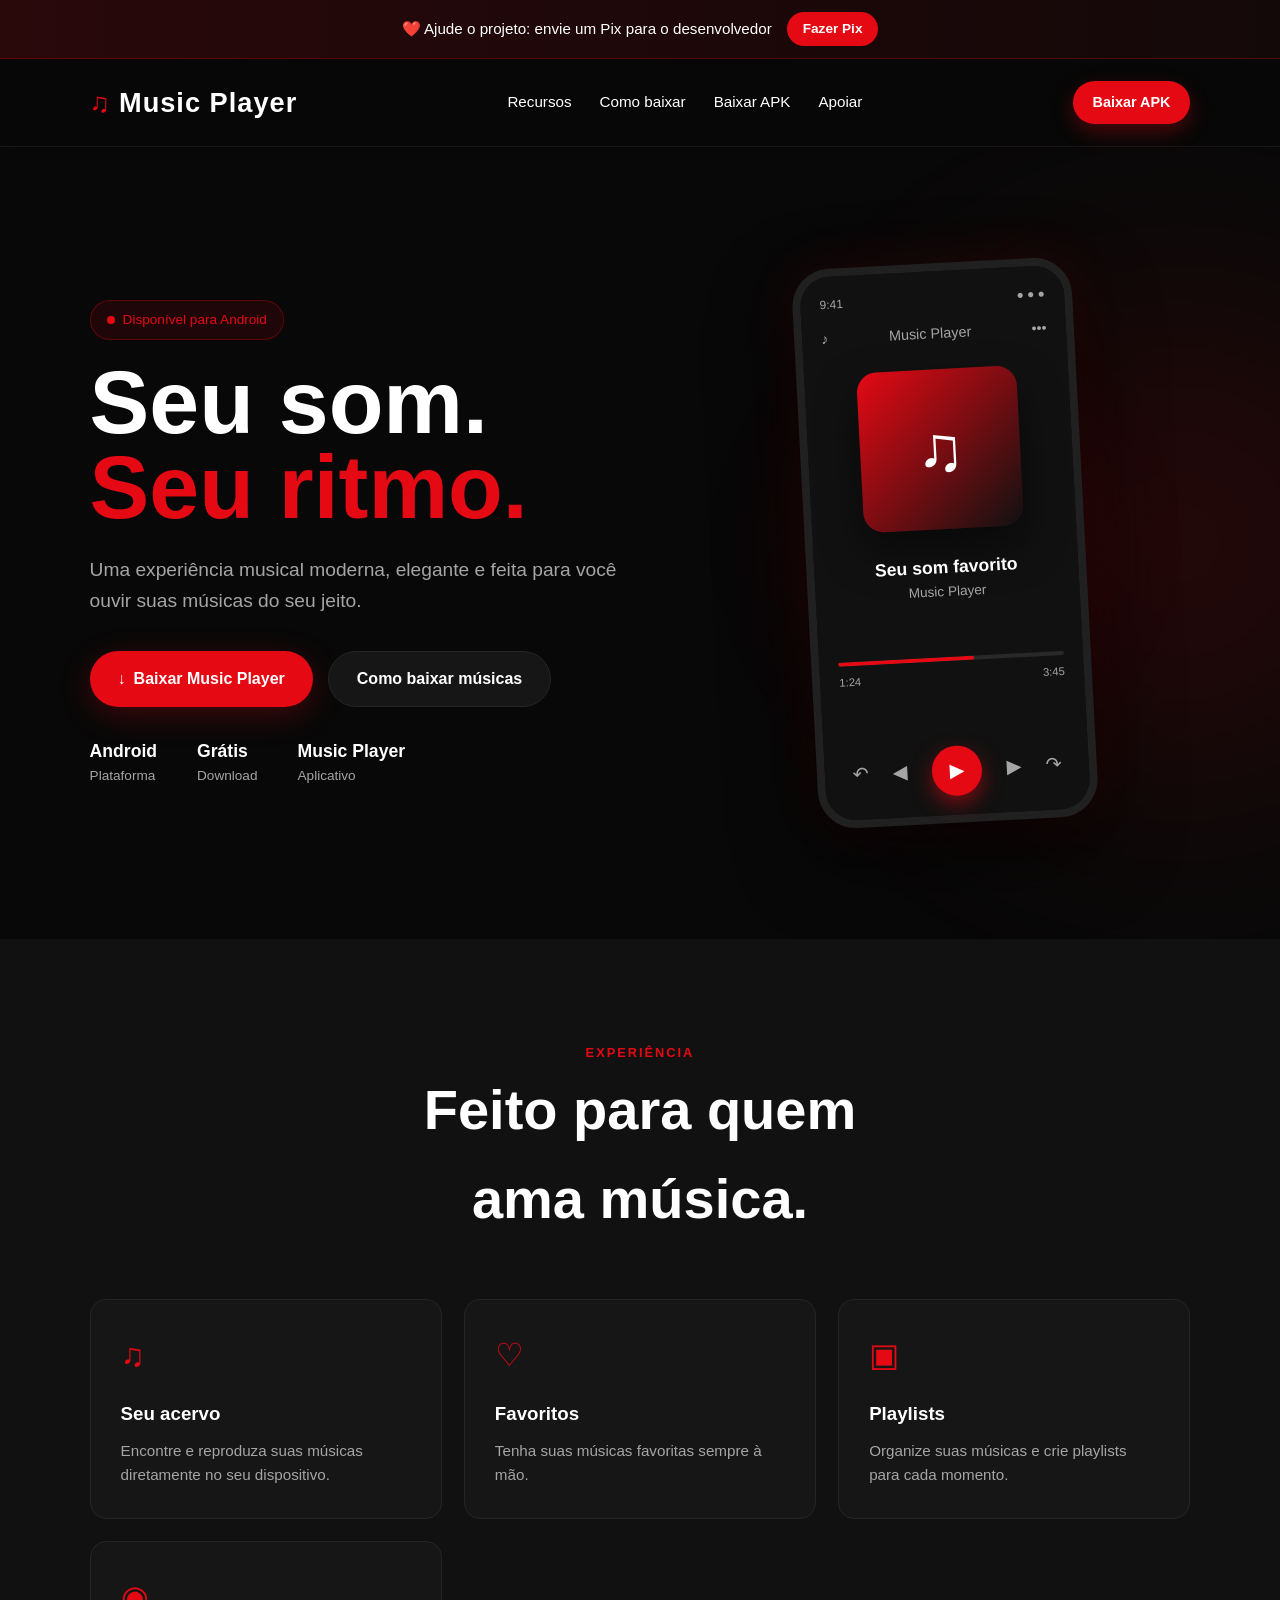
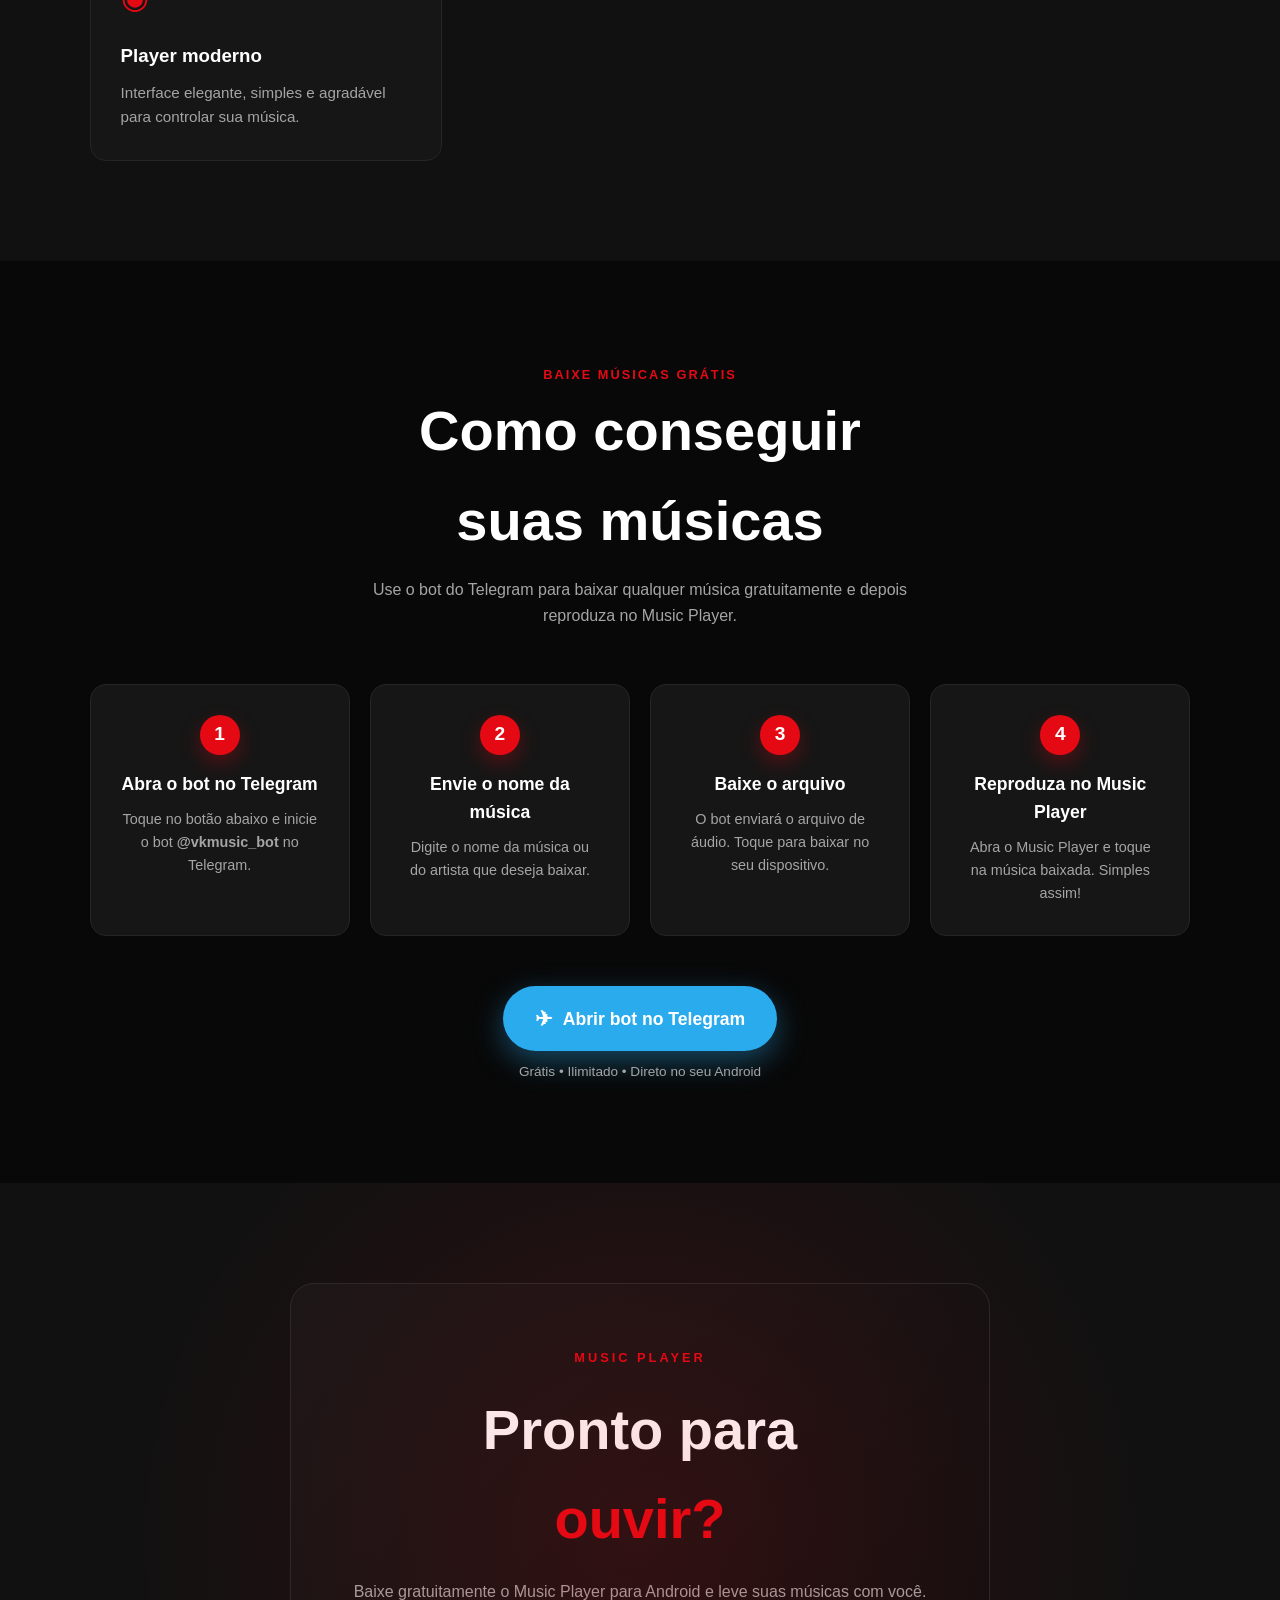
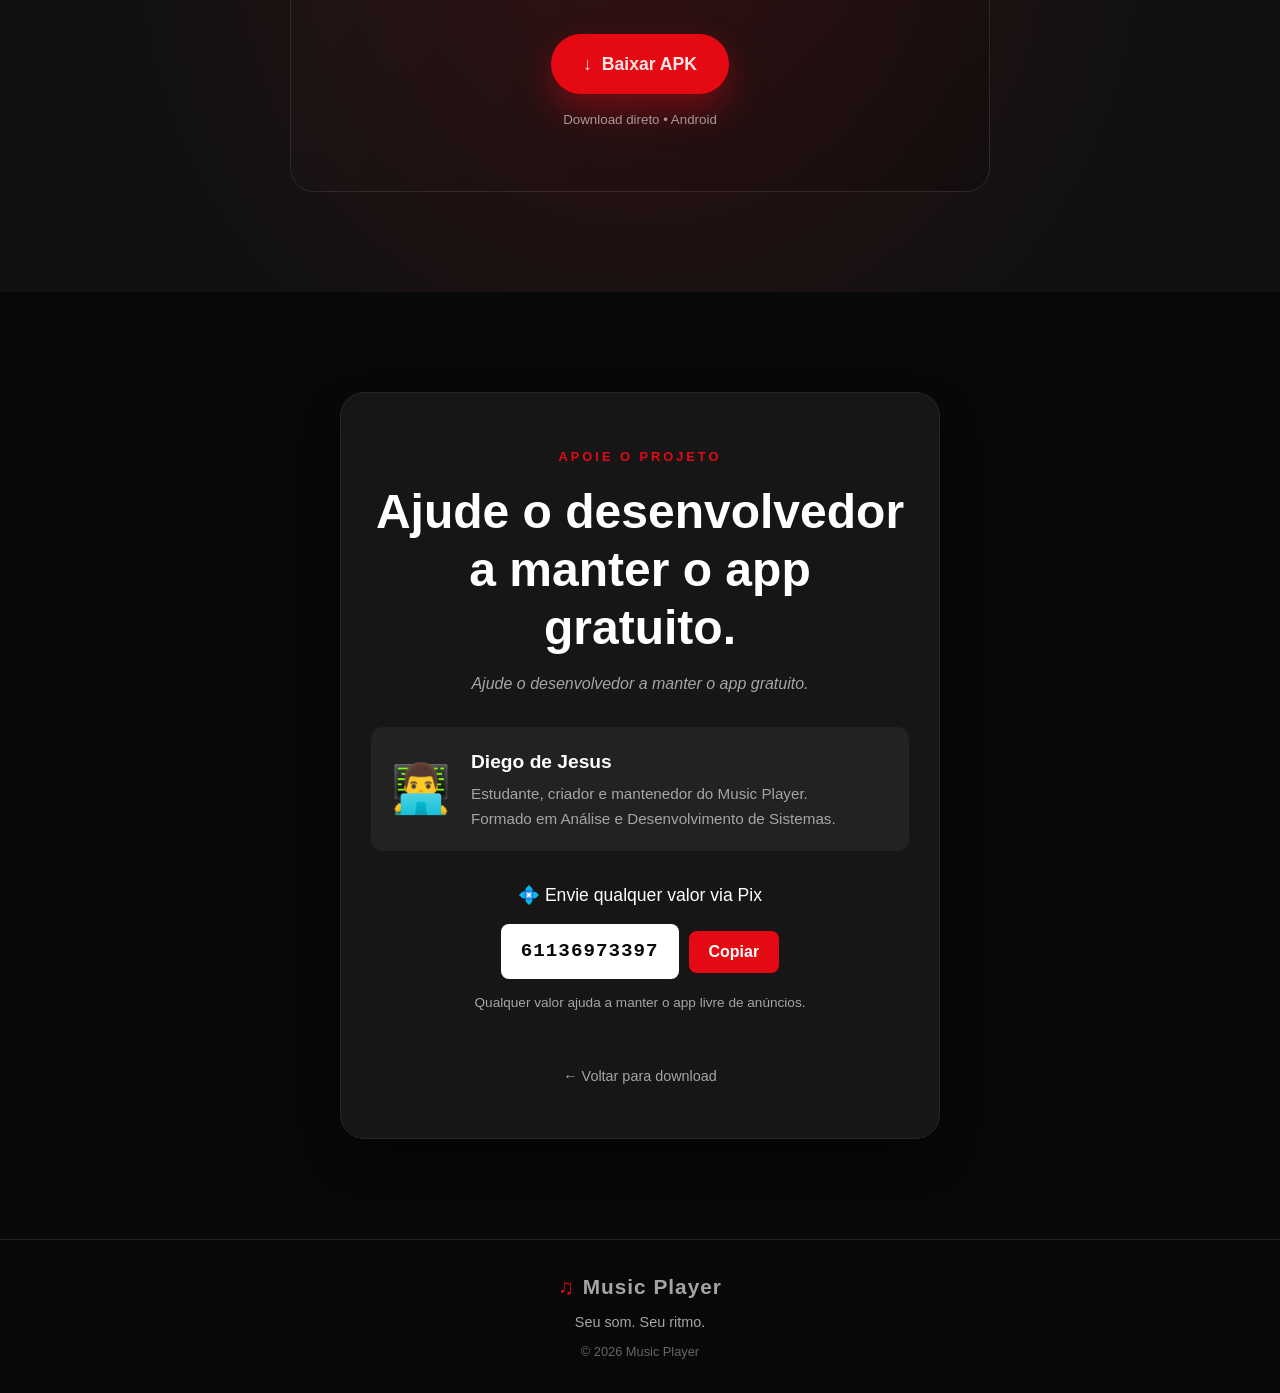
==== commit f84cc9e9: "Adicionar apoio via Pix" ====
--- a/index.html
+++ b/index.html
@@ -13,6 +13,12 @@
 </head>
 
 <body>
+
+<!-- BANNER DE APOIO NO TOPO -->
+<div class="top-banner">
+    <span>❤️ Ajude o projeto: envie um Pix para o desenvolvedor</span>
+    <a href="#support">Fazer Pix</a>
+</div>
 
 <header class="navbar">
     <div class="logo">
@@ -300,7 +306,6 @@
                 toast.classList.remove('show');
             }, 2000);
         }).catch(() => {
-            // Fallback para navegadores antigos
             const textarea = document.createElement('textarea');
             textarea.value = pixKey;
             document.body.appendChild(textarea);
--- a/style.css
+++ b/style.css
@@ -30,6 +30,50 @@
     color: var(--white);
     line-height: 1.6;
     overflow-x: hidden;
+}
+
+/* ================================
+   BANNER DE APOIO NO TOPO
+   ================================ */
+
+.top-banner {
+    background: linear-gradient(90deg, rgba(229, 9, 20, 0.15), rgba(229, 9, 20, 0.05));
+    border-bottom: 1px solid rgba(229, 9, 20, 0.3);
+    padding: 12px 7%;
+    display: flex;
+    justify-content: center;
+    align-items: center;
+    gap: 15px;
+    flex-wrap: wrap;
+    text-align: center;
+    font-size: 0.95rem;
+    animation: pulseBanner 2s infinite;
+}
+
+.top-banner span {
+    color: var(--white);
+    font-weight: 500;
+}
+
+.top-banner a {
+    background: var(--red);
+    color: var(--white);
+    padding: 6px 16px;
+    border-radius: 50px;
+    text-decoration: none;
+    font-weight: 700;
+    font-size: 0.85rem;
+    transition: var(--transition);
+}
+
+.top-banner a:hover {
+    background: var(--red-dark);
+    transform: scale(1.05);
+}
+
+@keyframes pulseBanner {
+    0%, 100% { opacity: 1; }
+    50% { opacity: 0.85; }
 }
 
 /* ================================
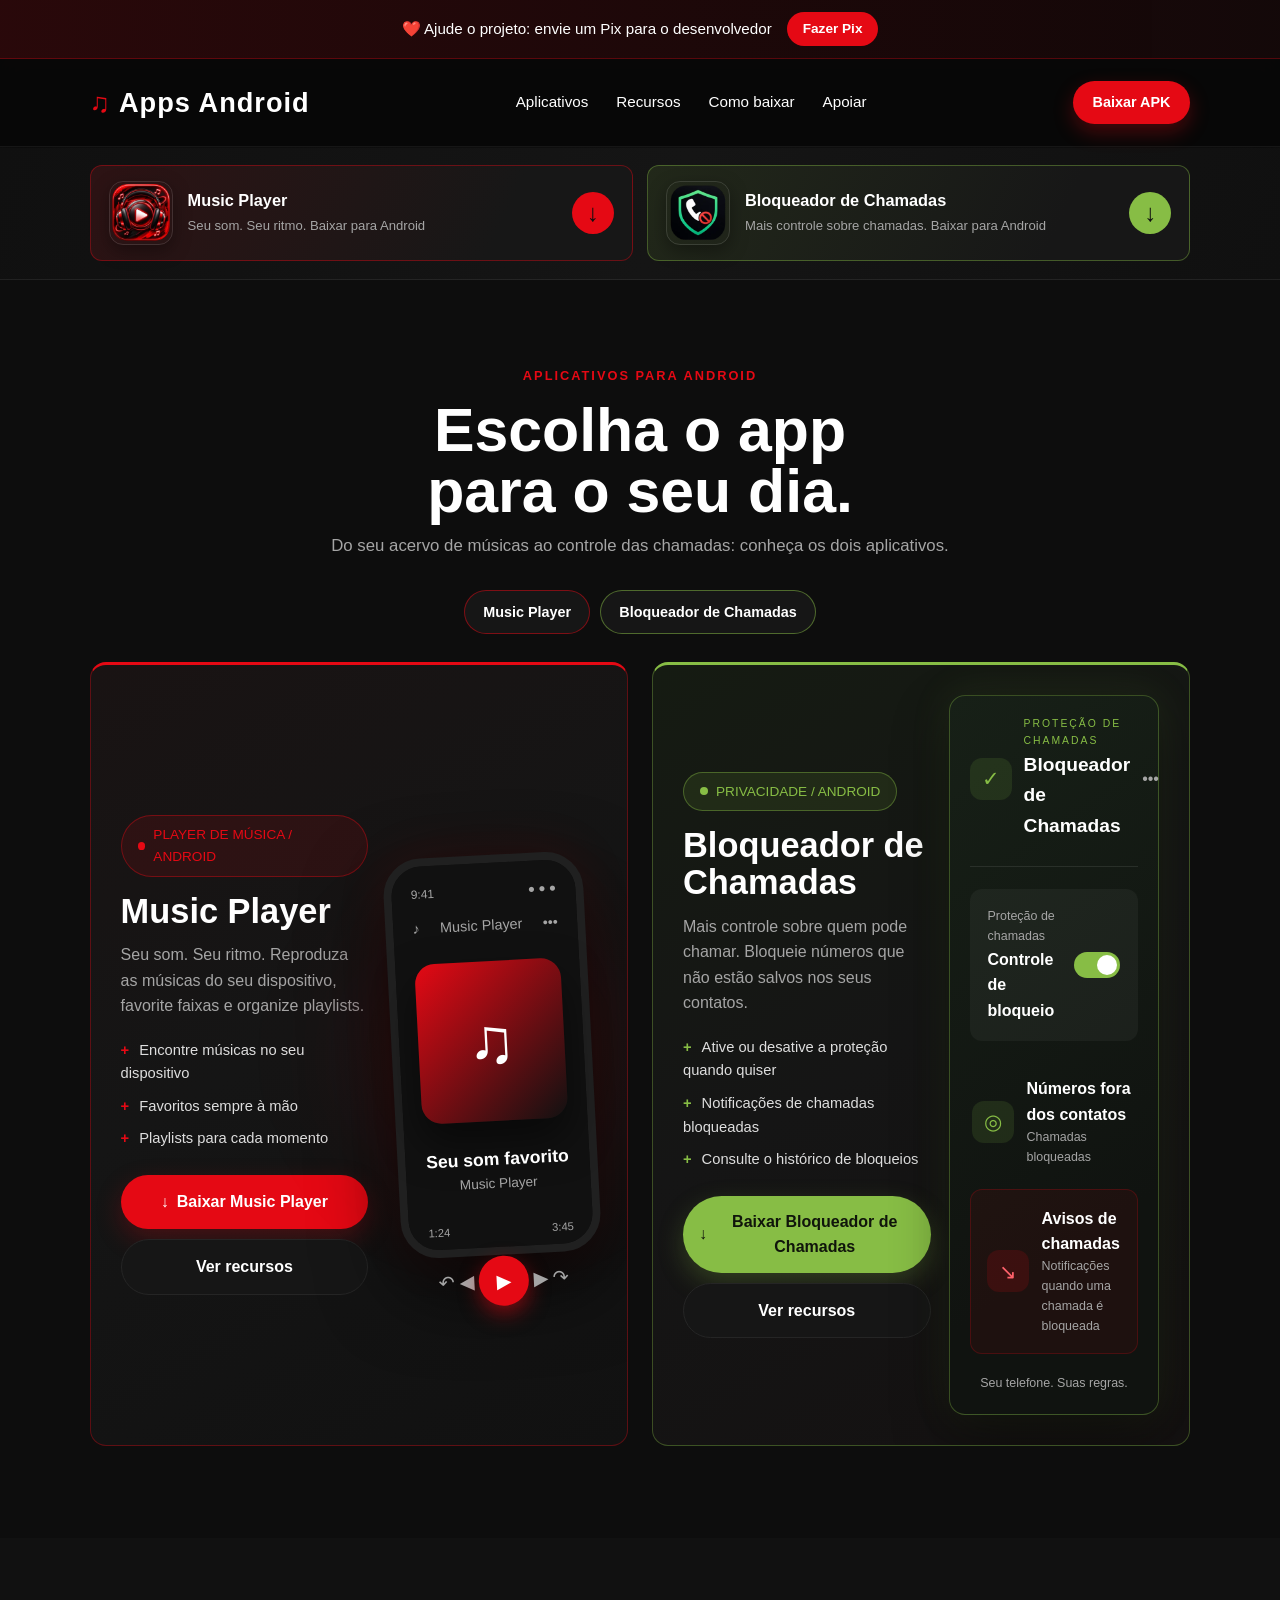
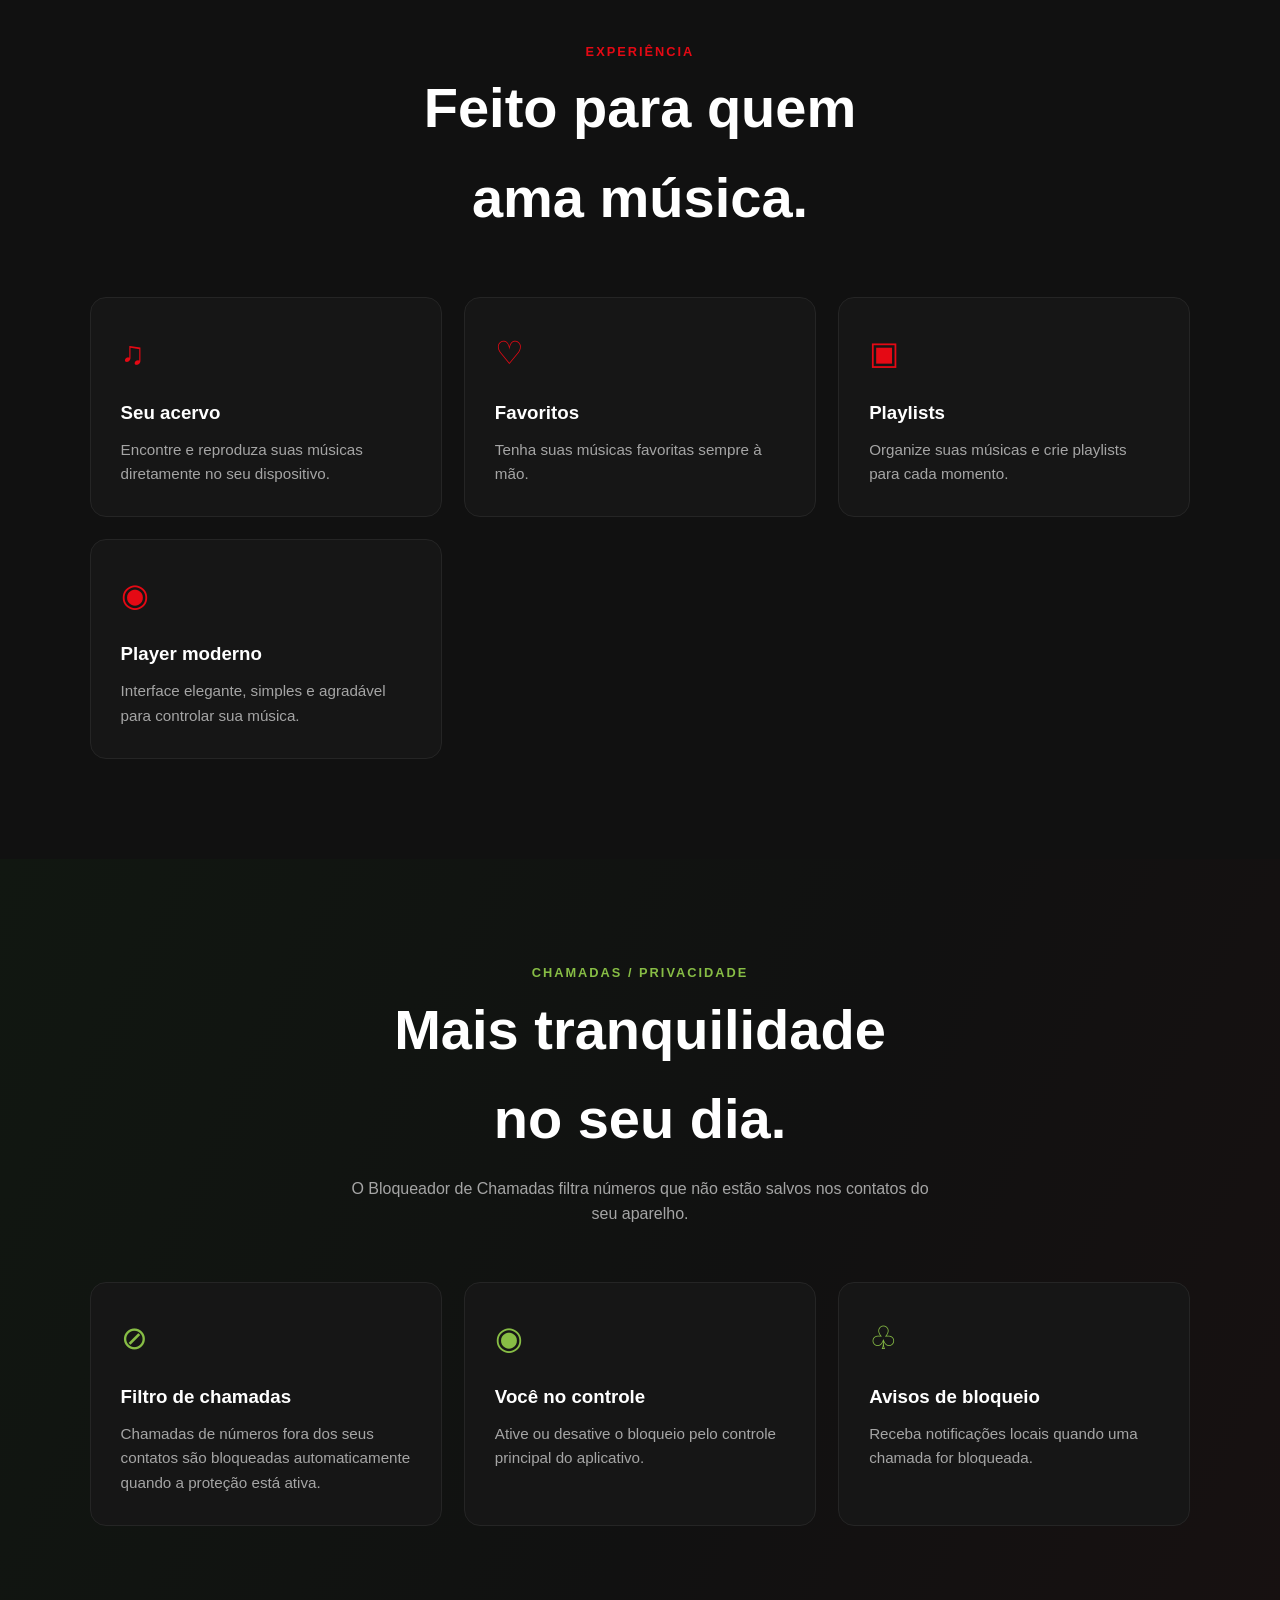
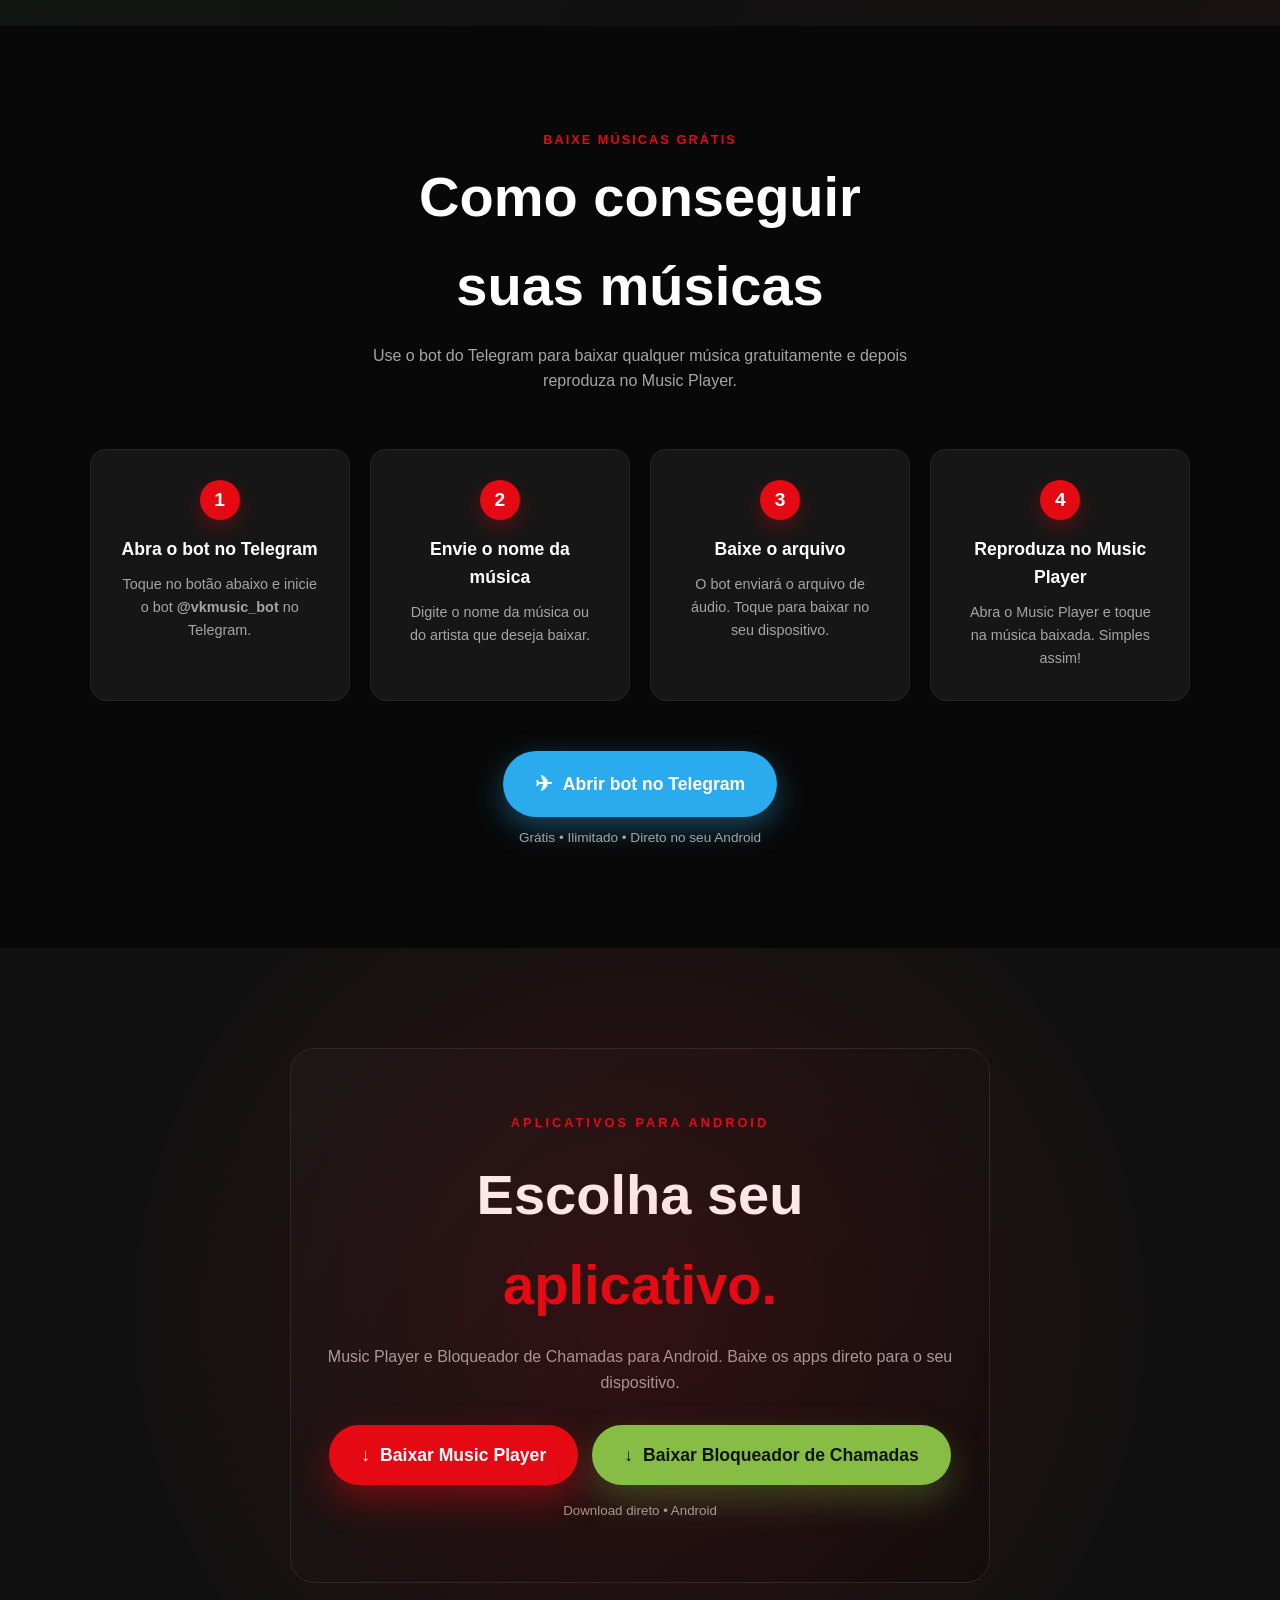
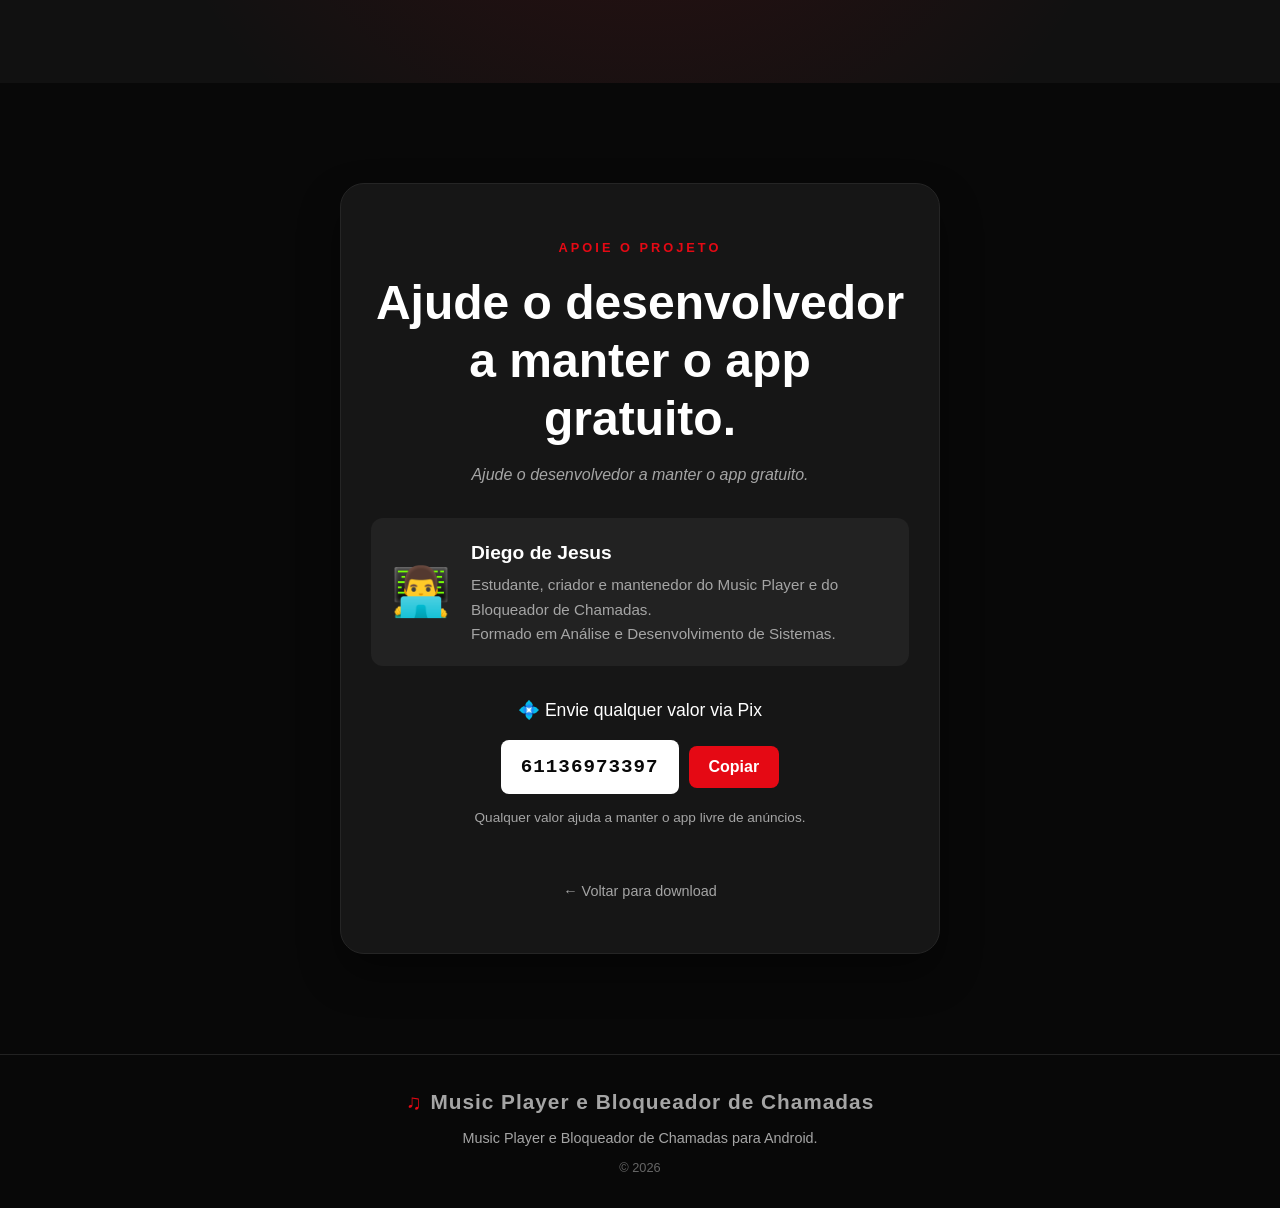
==== commit 9db62071: "feat: divulgar Player e Bloqueador no site" ====
--- a/index.html
+++ b/index.html
@@ -4,10 +4,10 @@
     <meta charset="UTF-8">
     <meta name="viewport" content="width=device-width, initial-scale=1.0">
 
-    <title>Music Player — Seu som. Seu ritmo.</title>
+        <title>Music Player e Bloqueador de Chamadas para Android</title>
 
     <meta name="description"
-          content="Music Player — um player de música moderno, rápido e elegante para Android. Baixe músicas grátis com o bot do Telegram e reproduza no app.">
+              content="Conheça os apps Music Player e Bloqueador de Chamadas para Android. Ouça suas músicas, organize playlists e controle chamadas de números fora dos contatos.">
 
     <link rel="stylesheet" href="style.css">
 </head>
@@ -23,105 +23,164 @@
 <header class="navbar">
     <div class="logo">
         <span class="logo-icon">♫</span>
-        <span>Music Player</span>
+        <span>Apps Android</span>
     </div>
 
     <nav>
+        <a href="#apps">Aplicativos</a>
         <a href="#features">Recursos</a>
         <a href="#how-to">Como baixar</a>
-        <a href="#download">Baixar APK</a>
         <a href="#support">Apoiar</a>
     </nav>
 
     <a href="#download" class="nav-button">Baixar APK</a>
 </header>
 
+<section class="app-download-banner" aria-label="Baixe os aplicativos para Android">
+    <a class="quick-app-download player-quick-download" href="apk/player.apk" download>
+        <img src="assets/player-icon.webp" alt="" width="64" height="64">
+        <span class="quick-app-copy">
+            <strong>Music Player</strong>
+            <small>Seu som. Seu ritmo. Baixar para Android</small>
+        </span>
+        <span class="quick-app-action" aria-hidden="true">↓</span>
+    </a>
+    <a class="quick-app-download blocker-quick-download" href="apk/bloqueador.apk" download>
+        <img src="assets/call-blocker-icon.webp" alt="" width="64" height="64">
+        <span class="quick-app-copy">
+            <strong>Bloqueador de Chamadas</strong>
+            <small>Mais controle sobre chamadas. Baixar para Android</small>
+        </span>
+        <span class="quick-app-action" aria-hidden="true">↓</span>
+    </a>
+</section>
+
 <main>
 
-    <!-- HERO -->
-    <section class="hero">
-        <div class="hero-content">
-            <div class="badge">
-                <span></span>
-                Disponível para Android
-            </div>
-
-            <h1>
-                Seu som.<br>
-                <strong>Seu ritmo.</strong>
-            </h1>
-
-            <p>
-                Uma experiência musical moderna, elegante e feita
-                para você ouvir suas músicas do seu jeito.
-            </p>
-
-            <div class="hero-buttons">
-                <a href="#download" class="download-button">
-                    <span>↓</span>
-                    Baixar Music Player
-                </a>
-
-                <a href="#how-to" class="secondary-button">
-                    Como baixar músicas
-                </a>
-            </div>
-
-            <div class="hero-info">
-                <div>
-                    <strong>Android</strong>
-                    <span>Plataforma</span>
-                </div>
-                <div>
-                    <strong>Grátis</strong>
-                    <span>Download</span>
-                </div>
-                <div>
-                    <strong>Music Player</strong>
-                    <span>Aplicativo</span>
-                </div>
-            </div>
-        </div>
-
-        <!-- PLAYER MOCKUP -->
-        <div class="phone-area">
-            <div class="glow"></div>
-            <div class="phone">
-                <div class="phone-screen">
-                    <div class="status">
-                        <span>9:41</span>
-                        <span>● ● ●</span>
+    <!-- APP CATALOG -->
+    <section id="apps" class="app-store">
+        <div class="app-store-heading">
+            <span>APLICATIVOS PARA ANDROID</span>
+            <h1>Escolha o app<br>para o seu dia.</h1>
+            <p>Do seu acervo de músicas ao controle das chamadas: conheça os dois aplicativos.</p>
+        </div>
+
+        <nav class="app-picker" aria-label="Navegar pelos aplicativos">
+            <a class="app-tab player-tab" href="#player-app-card">Music Player</a>
+            <a class="app-tab blocker-tab" href="#blocker-app-card">Bloqueador de Chamadas</a>
+        </nav>
+
+        <div class="app-catalog">
+            <article class="app-card player-card" id="player-app-card" aria-labelledby="player-app-title">
+                <div class="app-card-content">
+                    <div class="badge"><span></span>PLAYER DE MÚSICA / ANDROID</div>
+                    <h2 id="player-app-title">Music Player</h2>
+                    <p>Seu som. Seu ritmo. Reproduza as músicas do seu dispositivo, favorite faixas e organize playlists.</p>
+                    <ul class="app-highlights">
+                        <li>Encontre músicas no seu dispositivo</li>
+                        <li>Favoritos sempre à mão</li>
+                        <li>Playlists para cada momento</li>
+                    </ul>
+                    <div class="app-card-actions">
+                        <a href="apk/player.apk" class="download-button" download>
+                            <span>↓</span>
+                            Baixar Music Player
+                        </a>
+                        <a href="#features" class="secondary-button">Ver recursos</a>
                     </div>
-                    <div class="player-top">
-                        <span>♪</span>
-                        <span>Music Player</span>
-                        <span>•••</span>
-                    </div>
-                    <div class="album">
-                        <div class="album-art">
-                            <span>♫</span>
+                </div>
+
+                <div class="phone-area player-preview" aria-label="Prévia do Music Player">
+                    <div class="glow"></div>
+                    <div class="phone">
+                        <div class="phone-screen">
+                            <div class="status">
+                                <span>9:41</span>
+                                <span>● ● ●</span>
+                            </div>
+                            <div class="player-top">
+                                <span>♪</span>
+                                <span>Music Player</span>
+                                <span>•••</span>
+                            </div>
+                            <div class="album">
+                                <div class="album-art"><span>♫</span></div>
+                            </div>
+                            <div class="song">
+                                <h3>Seu som favorito</h3>
+                                <p>Music Player</p>
+                            </div>
+                            <div class="progress"><div></div></div>
+                            <div class="time">
+                                <span>1:24</span>
+                                <span>3:45</span>
+                            </div>
+                            <div class="controls">
+                                <span>↶</span>
+                                <span>◀</span>
+                                <button aria-label="Reproduzir">▶</button>
+                                <span>▶</span>
+                                <span>↷</span>
+                            </div>
                         </div>
                     </div>
-                    <div class="song">
-                        <h3>Seu som favorito</h3>
-                        <p>Music Player</p>
+                </div>
+            </article>
+
+            <article class="app-card blocker-card" id="blocker-app-card" aria-labelledby="blocker-app-title">
+                <div class="app-card-content">
+                    <div class="badge"><span></span>PRIVACIDADE / ANDROID</div>
+                    <h2 id="blocker-app-title">Bloqueador de Chamadas</h2>
+                    <p>Mais controle sobre quem pode chamar. Bloqueie números que não estão salvos nos seus contatos.</p>
+                    <ul class="app-highlights">
+                        <li>Ative ou desative a proteção quando quiser</li>
+                        <li>Notificações de chamadas bloqueadas</li>
+                        <li>Consulte o histórico de bloqueios</li>
+                    </ul>
+                    <div class="app-card-actions">
+                        <a href="apk/bloqueador.apk" class="download-button" download>
+                            <span>↓</span>
+                            Baixar Bloqueador de Chamadas
+                        </a>
+                        <a href="#blocker-details" class="secondary-button">Ver recursos</a>
                     </div>
-                    <div class="progress">
-                        <div></div>
+                </div>
+
+                <div class="phone-area blocker-art" aria-label="Prévia do Bloqueador de Chamadas">
+                    <div class="blocker-panel">
+                        <div class="blocker-heading">
+                            <span class="blocker-mark">✓</span>
+                            <div>
+                                <span>PROTEÇÃO DE CHAMADAS</span>
+                                <strong>Bloqueador de Chamadas</strong>
+                            </div>
+                            <span class="blocker-menu">•••</span>
+                        </div>
+                        <div class="blocker-protection">
+                            <div>
+                                <span>Proteção de chamadas</span>
+                                <strong>Controle de bloqueio</strong>
+                            </div>
+                            <span class="blocker-switch" aria-hidden="true"><span></span></span>
+                        </div>
+                        <div class="blocker-rule">
+                            <span class="blocker-rule-icon">◎</span>
+                            <div>
+                                <strong>Números fora dos contatos</strong>
+                                <span>Chamadas bloqueadas</span>
+                            </div>
+                        </div>
+                        <div class="blocker-notice">
+                            <span class="blocker-notice-icon">↘</span>
+                            <div>
+                                <strong>Avisos de chamadas</strong>
+                                <span>Notificações quando uma chamada é bloqueada</span>
+                            </div>
+                        </div>
+                        <div class="blocker-footer">Seu telefone. Suas regras.</div>
                     </div>
-                    <div class="time">
-                        <span>1:24</span>
-                        <span>3:45</span>
-                    </div>
-                    <div class="controls">
-                        <span>↶</span>
-                        <span>◀</span>
-                        <button aria-label="Reproduzir">▶</button>
-                        <span>▶</span>
-                        <span>↷</span>
-                    </div>
-                </div>
-            </div>
+                </div>
+            </article>
         </div>
     </section>
 
@@ -152,6 +211,32 @@
                 <div class="feature-icon">◉</div>
                 <h3>Player moderno</h3>
                 <p>Interface elegante, simples e agradável para controlar sua música.</p>
+            </article>
+        </div>
+    </section>
+
+    <section id="blocker-details" class="blocker-details">
+        <div class="section-title reveal">
+            <span>CHAMADAS / PRIVACIDADE</span>
+            <h2>Mais tranquilidade<br>no seu dia.</h2>
+            <p>O Bloqueador de Chamadas filtra números que não estão salvos nos contatos do seu aparelho.</p>
+        </div>
+
+        <div class="feature-grid blocker-feature-grid">
+            <article class="feature-card reveal">
+                <div class="feature-icon">⊘</div>
+                <h3>Filtro de chamadas</h3>
+                <p>Chamadas de números fora dos seus contatos são bloqueadas automaticamente quando a proteção está ativa.</p>
+            </article>
+            <article class="feature-card reveal">
+                <div class="feature-icon">◉</div>
+                <h3>Você no controle</h3>
+                <p>Ative ou desative o bloqueio pelo controle principal do aplicativo.</p>
+            </article>
+            <article class="feature-card reveal">
+                <div class="feature-icon">♧</div>
+                <h3>Avisos de bloqueio</h3>
+                <p>Receba notificações locais quando uma chamada for bloqueada.</p>
             </article>
         </div>
     </section>
@@ -203,17 +288,20 @@
     <section id="download" class="download-section">
         <div class="download-box reveal">
             <div class="download-glow"></div>
-            <span class="download-label">MUSIC PLAYER</span>
-            <h2>Pronto para<br><strong>ouvir?</strong></h2>
-            <p>Baixe gratuitamente o Music Player para Android e leve suas músicas com você.</p>
-
-            <a href="apk/app-debug.apk"
-               class="download-main"
-               id="downloadButton"
-               download>
-                <span>↓</span>
-                Baixar APK
-            </a>
+            <span class="download-label">APLICATIVOS PARA ANDROID</span>
+            <h2>Escolha seu<br><strong>aplicativo.</strong></h2>
+            <p>Music Player e Bloqueador de Chamadas para Android. Baixe os apps direto para o seu dispositivo.</p>
+
+            <div class="download-options">
+                <a href="apk/player.apk" class="download-main" id="downloadButton" download>
+                    <span>↓</span>
+                    Baixar Music Player
+                </a>
+                <a href="apk/bloqueador.apk" class="download-main blocker-download" download>
+                    <span>↓</span>
+                    Baixar Bloqueador de Chamadas
+                </a>
+            </div>
 
             <small>Download direto • Android</small>
 
@@ -236,7 +324,7 @@
                 <div class="developer-avatar">👨‍💻</div>
                 <div class="developer-info">
                     <h3>Diego de Jesus</h3>
-                    <p>Estudante, criador e mantenedor do Music Player.<br>
+                    <p>Estudante, criador e mantenedor do Music Player e do Bloqueador de Chamadas.<br>
                     Formado em Análise e Desenvolvimento de Sistemas.</p>
                 </div>
             </div>
@@ -259,10 +347,10 @@
 <footer>
     <div class="logo">
         <span class="logo-icon">♫</span>
-        Music Player
+        Music Player e Bloqueador de Chamadas
     </div>
-    <p>Seu som. Seu ritmo.</p>
-    <span class="copyright">© 2026 Music Player</span>
+    <p>Music Player e Bloqueador de Chamadas para Android.</p>
+    <span class="copyright">© 2026</span>
 </footer>
 
 <!-- Toast para cópia -->
@@ -288,7 +376,12 @@
             const target = document.querySelector(targetId);
             if (target) {
                 e.preventDefault();
-                target.scrollIntoView({ behavior: 'smooth', block: 'start' });
+                const appPickerLink = this.closest('.app-picker');
+                target.scrollIntoView({
+                    behavior: 'smooth',
+                    block: appPickerLink ? 'nearest' : 'start',
+                    inline: appPickerLink ? 'start' : 'nearest'
+                });
             }
         });
     });
--- a/style.css
+++ b/style.css
@@ -1,5 +1,5 @@
 /* ================================
-   REDBEAT - SITE
+    SITE - APLICATIVOS ANDROID
    ================================ */
 
 * {
@@ -11,6 +11,8 @@
 :root {
     --red: #e50914;
     --red-dark: #a80710;
+    --cane: #87bd45;
+    --cane-dark: #608d2b;
     --black: #080808;
     --black-soft: #111111;
     --gray: #a5a5a5;
@@ -135,6 +137,89 @@
 
 nav a:hover {
     color: var(--red);
+}
+
+.app-download-banner {
+    display: grid;
+    max-width: 1600px;
+    grid-template-columns: repeat(2, minmax(0, 1fr));
+    gap: 14px;
+    margin: 0 auto;
+    padding: 18px 7%;
+    border-bottom: 1px solid rgba(255, 255, 255, 0.07);
+    background: linear-gradient(110deg, #101010, #151515 52%, #101010);
+}
+
+.quick-app-download {
+    --banner-accent: var(--red);
+    display: grid;
+    min-width: 0;
+    min-height: 96px;
+    grid-template-columns: 64px minmax(0, 1fr) 42px;
+    align-items: center;
+    gap: 15px;
+    padding: 14px 18px;
+    border: 1px solid color-mix(in srgb, var(--banner-accent) 40%, transparent);
+    border-radius: 12px;
+    background: linear-gradient(115deg, color-mix(in srgb, var(--banner-accent) 12%, #141414), #171717 75%);
+    color: var(--white);
+    text-decoration: none;
+    transition: transform var(--transition), border-color var(--transition), box-shadow var(--transition);
+}
+
+.blocker-quick-download {
+    --banner-accent: var(--cane);
+}
+
+.quick-app-download:hover {
+    transform: translateY(-2px);
+    border-color: var(--banner-accent);
+    box-shadow: 0 12px 28px color-mix(in srgb, var(--banner-accent) 16%, transparent);
+}
+
+.quick-app-download:focus-visible {
+    outline: 3px solid var(--banner-accent);
+    outline-offset: 3px;
+}
+
+.quick-app-download img {
+    display: block;
+    width: 64px;
+    height: 64px;
+    border: 1px solid rgba(255, 255, 255, 0.12);
+    border-radius: 14px;
+    object-fit: cover;
+    box-shadow: 0 6px 18px rgba(0, 0, 0, 0.35);
+}
+
+.quick-app-copy {
+    display: flex;
+    min-width: 0;
+    flex-direction: column;
+}
+
+.quick-app-copy strong {
+    overflow-wrap: anywhere;
+    font-size: 1.02rem;
+    line-height: 1.25;
+}
+
+.quick-app-copy small {
+    margin-top: 5px;
+    color: var(--gray);
+    font-size: 0.82rem;
+}
+
+.quick-app-action {
+    display: grid;
+    width: 42px;
+    height: 42px;
+    place-items: center;
+    border-radius: 50%;
+    background: var(--banner-accent);
+    color: #101010;
+    font-size: 1.5rem;
+    font-weight: 800;
 }
 
 .nav-button {
@@ -168,6 +253,324 @@
     gap: 60px;
     position: relative;
     overflow: hidden;
+}
+
+.app-store {
+    min-height: 0;
+    padding: 82px 7% 92px;
+    background: #0d0d0d;
+}
+
+.app-store-heading {
+    max-width: 780px;
+    margin: 0 auto 30px;
+    text-align: center;
+}
+
+.app-store-heading > span {
+    color: var(--red);
+    font-size: 0.8rem;
+    font-weight: 700;
+    letter-spacing: 2px;
+}
+
+.app-store-heading h1 {
+    margin: 12px 0;
+    font-size: 3.8rem;
+    line-height: 1;
+}
+
+.app-store-heading p {
+    max-width: 620px;
+    margin: 0 auto;
+    color: var(--gray);
+    font-size: 1.05rem;
+}
+
+.app-picker {
+    display: flex;
+    justify-content: center;
+    gap: 10px;
+    margin: 0 auto 28px;
+}
+
+.app-tab {
+    display: inline-flex;
+    min-height: 44px;
+    align-items: center;
+    justify-content: center;
+    padding: 0 18px;
+    border: 1px solid var(--border);
+    border-radius: 999px;
+    background: var(--card);
+    color: var(--white);
+    font-size: 0.9rem;
+    font-weight: 700;
+    text-decoration: none;
+    transition: border-color var(--transition), background var(--transition);
+}
+
+.app-tab:hover,
+.app-tab:focus-visible {
+    border-color: rgba(255, 255, 255, 0.5);
+    background: #202020;
+}
+
+.app-tab.player-tab {
+    border-color: rgba(229, 9, 20, 0.5);
+}
+
+.app-tab.blocker-tab {
+    border-color: rgba(135, 189, 69, 0.5);
+}
+
+.app-catalog {
+    display: grid;
+    max-width: 1500px;
+    grid-template-columns: repeat(2, minmax(0, 1fr));
+    align-items: stretch;
+    gap: 24px;
+    margin: 0 auto;
+}
+
+.app-card {
+    --app-accent: var(--red);
+    --app-accent-dark: var(--red-dark);
+    display: grid;
+    min-width: 0;
+    min-height: 650px;
+    grid-template-columns: minmax(0, 1.08fr) minmax(0, 0.92fr);
+    align-items: center;
+    gap: 18px;
+    overflow: hidden;
+    padding: 30px;
+    border: 1px solid rgba(229, 9, 20, 0.35);
+    border-top: 3px solid var(--app-accent);
+    border-radius: 16px;
+    background: linear-gradient(150deg, #191313 0%, #151515 45%, #111 100%);
+    scroll-snap-align: start;
+}
+
+.blocker-card {
+    --app-accent: var(--cane);
+    --app-accent-dark: var(--cane-dark);
+    border-color: rgba(135, 189, 69, 0.35);
+    border-top-color: var(--cane);
+    background: linear-gradient(150deg, #151b12 0%, #151515 48%, #141111 100%);
+}
+
+.app-card-content {
+    min-width: 0;
+}
+
+.app-card .badge {
+    margin-bottom: 16px;
+    border-color: color-mix(in srgb, var(--app-accent) 40%, transparent);
+    background: color-mix(in srgb, var(--app-accent) 11%, transparent);
+    color: var(--app-accent);
+}
+
+.app-card .badge span {
+    background: var(--app-accent);
+}
+
+.app-card h2 {
+    margin-bottom: 12px;
+    font-size: 2.15rem;
+    line-height: 1.08;
+    overflow-wrap: anywhere;
+}
+
+.app-card-content > p {
+    color: var(--gray);
+    font-size: 1rem;
+}
+
+.app-highlights {
+    display: grid;
+    gap: 9px;
+    margin: 20px 0 24px;
+    padding: 0;
+    color: #dedede;
+    font-size: 0.92rem;
+    list-style: none;
+}
+
+.app-highlights li::before {
+    margin-right: 10px;
+    color: var(--app-accent);
+    content: "+";
+    font-weight: 800;
+}
+
+.app-card-actions {
+    display: grid;
+    gap: 10px;
+}
+
+.app-card-actions .download-button {
+    width: 100%;
+    min-height: 54px;
+    padding: 13px 16px;
+    background: var(--app-accent);
+    box-shadow: 0 10px 26px color-mix(in srgb, var(--app-accent) 25%, transparent);
+    text-align: center;
+}
+
+.blocker-card .download-button {
+    color: #10150b;
+}
+
+.app-card-actions .download-button:hover {
+    background: var(--app-accent-dark);
+}
+
+.app-card-actions .secondary-button {
+    min-height: 46px;
+}
+
+.app-card-actions .secondary-button:hover {
+    border-color: var(--app-accent);
+    color: var(--app-accent);
+}
+
+.app-card .phone-area {
+    min-height: 420px;
+    margin-top: 0;
+}
+
+.app-card .phone {
+    width: 200px;
+    height: 400px;
+}
+
+.player-card .glow {
+    background: radial-gradient(circle, rgba(229, 9, 20, 0.28), transparent 70%);
+}
+
+.blocker-art {
+    min-height: 360px;
+}
+
+.blocker-panel {
+    width: min(100%, 320px);
+    padding: 20px;
+    border: 1px solid rgba(135, 189, 69, 0.35);
+    border-radius: 16px;
+    background: linear-gradient(145deg, #172017, #101310 74%);
+    box-shadow: 0 24px 55px rgba(0, 0, 0, 0.42), 0 0 40px rgba(135, 189, 69, 0.12);
+    animation: blockerFloat 5s ease-in-out infinite;
+}
+
+.blocker-heading,
+.blocker-protection,
+.blocker-rule,
+.blocker-notice {
+    display: flex;
+    align-items: center;
+}
+
+.blocker-heading {
+    gap: 12px;
+    padding-bottom: 24px;
+    border-bottom: 1px solid rgba(255, 255, 255, 0.09);
+}
+
+.blocker-mark,
+.blocker-rule-icon,
+.blocker-notice-icon {
+    display: grid;
+    flex: 0 0 42px;
+    width: 42px;
+    height: 42px;
+    place-items: center;
+    border-radius: 12px;
+    color: var(--cane);
+    background: rgba(135, 189, 69, 0.13);
+    font-size: 1.3rem;
+}
+
+.blocker-heading div,
+.blocker-protection div,
+.blocker-rule div,
+.blocker-notice div {
+    display: flex;
+    flex-direction: column;
+}
+
+.blocker-heading div span {
+    color: var(--cane);
+    font-size: 0.65rem;
+    letter-spacing: 2px;
+}
+
+.blocker-heading div strong {
+    font-size: 1.2rem;
+}
+
+.blocker-menu {
+    margin-left: auto;
+    color: var(--gray);
+}
+
+.blocker-protection {
+    justify-content: space-between;
+    gap: 12px;
+    margin: 22px 0;
+    padding: 18px;
+    border-radius: 12px;
+    background: rgba(255, 255, 255, 0.045);
+}
+
+.blocker-protection div span,
+.blocker-rule div span,
+.blocker-notice div span {
+    color: var(--gray);
+    font-size: 0.78rem;
+}
+
+.blocker-switch {
+    flex: 0 0 46px;
+    width: 46px;
+    height: 26px;
+    padding: 3px;
+    border-radius: 99px;
+    background: var(--cane);
+}
+
+.blocker-switch span {
+    display: block;
+    width: 20px;
+    height: 20px;
+    margin-left: auto;
+    border-radius: 50%;
+    background: white;
+}
+
+.blocker-rule,
+.blocker-notice {
+    gap: 13px;
+    padding: 13px 2px;
+}
+
+.blocker-notice {
+    margin-top: 8px;
+    padding: 16px;
+    border: 1px solid rgba(229, 9, 20, 0.22);
+    border-radius: 12px;
+    background: rgba(229, 9, 20, 0.07);
+}
+
+.blocker-notice-icon {
+    color: #ff626b;
+    background: rgba(229, 9, 20, 0.14);
+}
+
+.blocker-footer {
+    padding-top: 20px;
+    color: var(--gray);
+    font-size: 0.78rem;
+    text-align: center;
 }
 
 .hero::before {
@@ -480,6 +883,11 @@
     50% { transform: rotate(-3deg) translateY(-10px); }
 }
 
+@keyframes blockerFloat {
+    0%, 100% { transform: translateY(0); }
+    50% { transform: translateY(-8px); }
+}
+
 @keyframes glowPulse {
     0%, 100% { box-shadow: 0 20px 40px rgba(0,0,0,0.5); }
     50% { box-shadow: 0 20px 50px rgba(229,9,20,0.5); }
@@ -563,6 +971,19 @@
 .feature-card p {
     color: var(--gray);
     font-size: 0.95rem;
+}
+
+.blocker-details {
+    background: linear-gradient(115deg, #111711, #111111 58%, #171111);
+}
+
+.blocker-details .section-title span,
+.blocker-feature-grid .feature-icon {
+    color: var(--cane);
+}
+
+.blocker-feature-grid .feature-card:hover {
+    border-color: rgba(135, 189, 69, 0.48);
 }
 
 /* ================================
@@ -721,6 +1142,30 @@
     font-size: 1.1rem;
     box-shadow: 0 15px 35px rgba(229,9,20,0.4);
     transition: var(--transition);
+}
+
+.download-options {
+    display: flex;
+    flex-wrap: wrap;
+    justify-content: center;
+    gap: 14px;
+    position: relative;
+}
+
+.download-options .download-main {
+    min-height: 58px;
+}
+
+.download-main.blocker-download {
+    background: var(--cane);
+    color: #10150b;
+    box-shadow: 0 15px 35px rgba(135, 189, 69, 0.28);
+}
+
+.download-main.blocker-download:hover {
+    background: var(--cane-dark);
+    color: white;
+    box-shadow: 0 20px 45px rgba(135, 189, 69, 0.4);
 }
 
 .download-main:hover {
@@ -938,6 +1383,17 @@
    RESPONSIVE
    ================================ */
 
+@media (max-width: 1100px) {
+    .app-card {
+        min-height: 760px;
+        grid-template-columns: 1fr;
+    }
+
+    .app-card .phone-area {
+        min-height: 440px;
+    }
+}
+
 @media (max-width: 900px) {
     .feature-grid {
         grid-template-columns: repeat(2, 1fr);
@@ -951,6 +1407,34 @@
 @media (max-width: 800px) {
     header.navbar {
         padding: 18px 5%;
+    }
+
+    .app-download-banner {
+        grid-template-columns: 1fr;
+        gap: 9px;
+        padding: 12px 5%;
+    }
+
+    .quick-app-download {
+        min-height: 82px;
+        grid-template-columns: 56px minmax(0, 1fr) 38px;
+        gap: 12px;
+        padding: 10px 12px;
+    }
+
+    .quick-app-download img {
+        width: 56px;
+        height: 56px;
+        border-radius: 12px;
+    }
+
+    .quick-app-action {
+        width: 38px;
+        height: 38px;
+    }
+
+    .quick-app-copy small {
+        font-size: 0.76rem;
     }
 
     nav {
@@ -964,6 +1448,58 @@
         text-align: center;
     }
 
+    .app-store {
+        padding: 60px 5% 72px;
+    }
+
+    .app-store-heading h1 {
+        font-size: 2.8rem;
+    }
+
+    .app-picker {
+        gap: 8px;
+        margin-bottom: 20px;
+    }
+
+    .app-tab {
+        padding: 0 14px;
+        font-size: 0.82rem;
+    }
+
+    .app-catalog {
+        display: flex;
+        gap: 14px;
+        margin-right: -4vw;
+        padding: 0 4vw 16px 0;
+        overflow-x: auto;
+        overscroll-behavior-x: contain;
+        scroll-snap-type: x mandatory;
+        scrollbar-color: #555 transparent;
+        scrollbar-width: thin;
+        -webkit-overflow-scrolling: touch;
+    }
+
+    .app-card {
+        display: flex;
+        flex: 0 0 min(88vw, 480px);
+        min-height: 0;
+        flex-direction: column;
+        padding: 24px;
+    }
+
+    .app-card .phone-area {
+        min-height: 440px;
+    }
+
+    .app-card .phone {
+        width: 220px;
+        height: 440px;
+    }
+
+    .blocker-art {
+        min-height: 340px;
+    }
+
     .hero-content {
         max-width: 100%;
     }
@@ -1009,9 +1545,48 @@
         padding: 40px 20px;
     }
 
+    .download-options {
+        align-items: stretch;
+        flex-direction: column;
+    }
+
+    .download-options .download-main {
+        width: 100%;
+        padding: 15px 18px;
+        font-size: 1rem;
+    }
+
     .pix-key-container {
         flex-direction: column;
         gap: 15px;
+    }
+}
+
+@media (max-width: 420px) {
+    .app-store-heading h1 {
+        font-size: 2.4rem;
+    }
+
+    .app-card {
+        padding: 20px;
+    }
+
+    .app-card h2 {
+        font-size: 1.9rem;
+    }
+
+    .app-card .phone {
+        width: 210px;
+        height: 420px;
+    }
+
+    .blocker-panel {
+        padding: 18px;
+        animation-name: blockerFloat;
+    }
+
+    .blocker-protection {
+        padding: 14px 12px;
     }
 }
 
